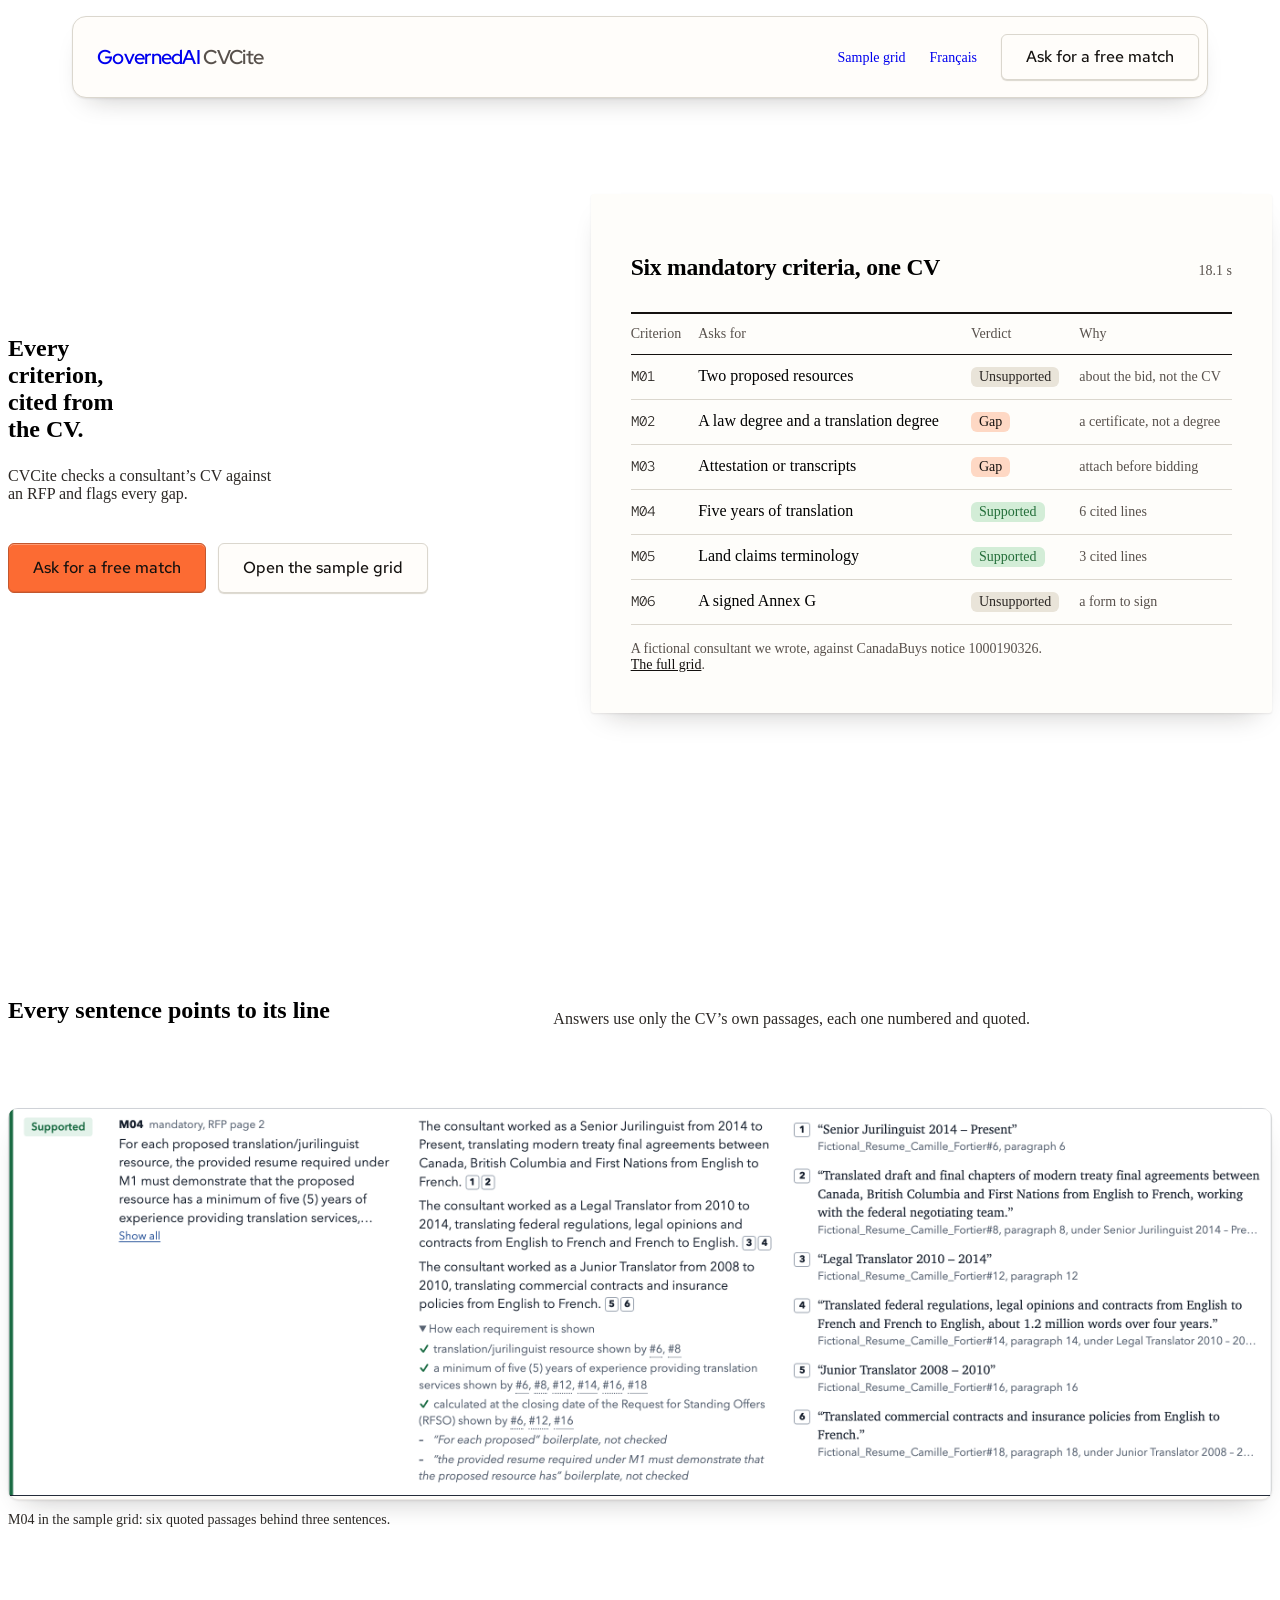
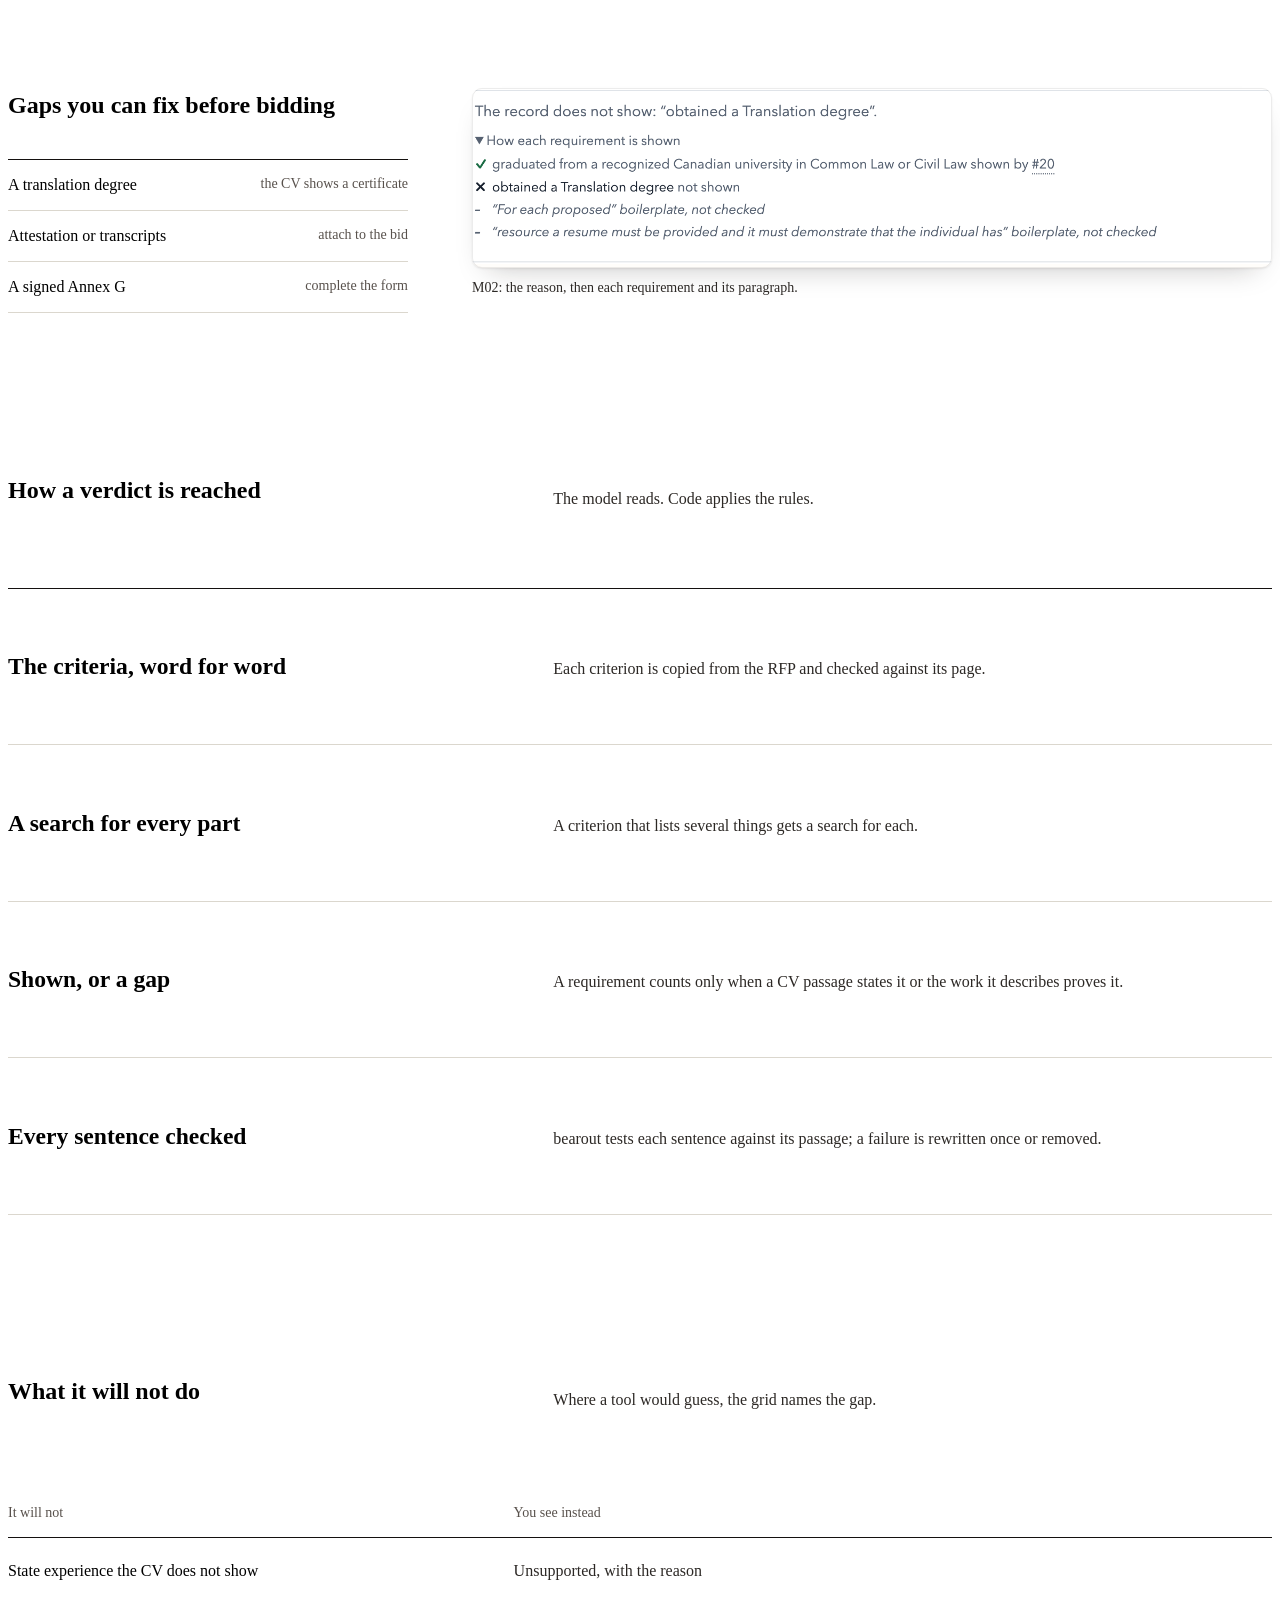
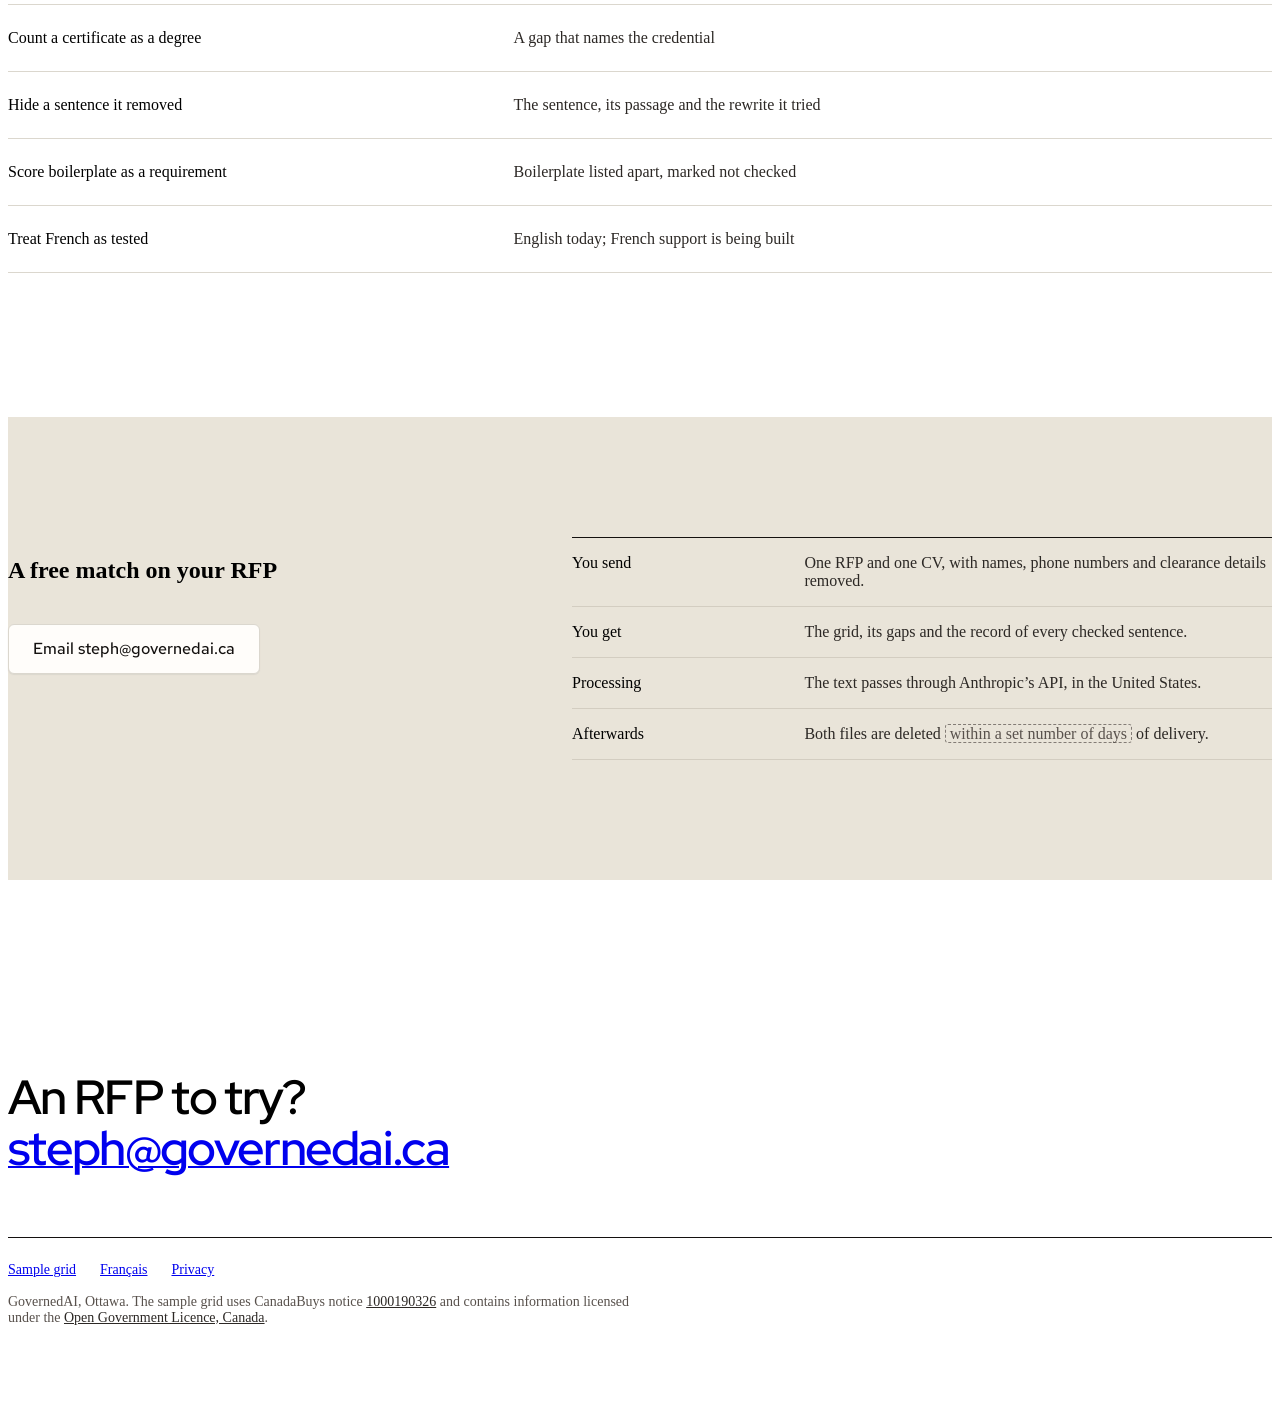
==== index.html @ a7e2ccf8 "GovernedAI site: CVCite marketing page, French summary, privacy, sample grid A static site for gover" ====
<!doctype html>
<html lang="en">
<head>
<meta charset="utf-8">
<meta name="viewport" content="width=device-width, initial-scale=1">
<title>CVCite by GovernedAI: every RFP criterion, cited from the CV</title>
<meta name="description" content="CVCite checks a consultant's CV against an RFP's criteria, cites the evidence for each one and flags every gap.">
<link rel="alternate" hreflang="fr" href="/fr/">
<link rel="preconnect" href="https://fonts.googleapis.com">
<link rel="preconnect" href="https://fonts.gstatic.com" crossorigin>
<link href="https://fonts.googleapis.com/css2?family=Red+Hat+Display:wght@600&family=Red+Hat+Text:wght@400;500&family=Red+Hat+Mono:wght@400&display=swap" rel="stylesheet">
<link rel="stylesheet" href="/site.css">
</head>
<body>
<a class="skip" href="#main">Skip to content</a>

<header class="nav">
  <nav class="nav__pill" aria-label="Main">
    <a class="wordmark" href="/" aria-label="GovernedAI home">GovernedAI <span>CVCite</span></a>
    <ul class="nav__links">
      <li><a href="/cvcite/sample-grid/">Sample grid</a></li>
      <li><a href="/fr/" hreflang="fr" lang="fr">Français</a></li>
      <li><a class="btn" href="mailto:steph@governedai.ca?subject=CVCite%20free%20match">Ask for a free match</a></li>
    </ul>
  </nav>
</header>

<main id="main">
  <section class="hero" aria-labelledby="hero-title">
    <div class="container hero__grid">
      <div>
        <h1 id="hero-title">Every criterion, cited from the CV.</h1>
        <p class="lead">CVCite checks a consultant’s CV against an RFP and flags every gap.</p>
        <div class="actions">
          <a class="btn btn--primary" href="mailto:steph@governedai.ca?subject=CVCite%20free%20match">Ask for a free match</a>
          <a class="btn" href="/cvcite/sample-grid/">Open the sample grid</a>
        </div>
      </div>

      <figure class="sheet" aria-labelledby="sheet-title">
        <div class="sheet__head">
          <h2 id="sheet-title">Six mandatory criteria, one CV</h2>
          <p><span class="num">18.1</span>&nbsp;s</p>
        </div>
        <table class="verdicts">
          <thead><tr><th scope="col">Criterion</th><th scope="col">Asks for</th><th scope="col">Verdict</th><th scope="col">Why</th></tr></thead>
          <tbody>
            <tr><td class="id">M01</td><td class="what">Two proposed resources</td><td><span class="chip chip--not">Unsupported</span></td><td>about the bid, not the CV</td></tr>
            <tr><td class="id">M02</td><td class="what">A law degree and a translation degree</td><td><span class="chip chip--gap">Gap</span></td><td>a certificate, not a degree</td></tr>
            <tr><td class="id">M03</td><td class="what">Attestation or transcripts</td><td><span class="chip chip--gap">Gap</span></td><td>attach before bidding</td></tr>
            <tr><td class="id">M04</td><td class="what">Five years of translation</td><td><span class="chip chip--met">Supported</span></td><td><span class="num">6</span> cited lines</td></tr>
            <tr><td class="id">M05</td><td class="what">Land claims terminology</td><td><span class="chip chip--met">Supported</span></td><td><span class="num">3</span> cited lines</td></tr>
            <tr><td class="id">M06</td><td class="what">A signed Annex G</td><td><span class="chip chip--not">Unsupported</span></td><td>a form to sign</td></tr>
          </tbody>
        </table>
        <figcaption class="sheet__foot">A fictional consultant we wrote, against CanadaBuys notice <span class="num">1000190326</span>. <a href="/cvcite/sample-grid/">The full grid</a>.</figcaption>
      </figure>
    </div>
  </section>

  <section class="section" aria-labelledby="cited-title">
    <div class="container">
      <div class="head">
        <h2 id="cited-title">Every sentence points to its line</h2>
        <p class="lead">Answers use only the CV’s own passages, each one numbered and quoted.</p>
      </div>
      <figure class="capture">
        <div class="capture__frame" data-kind="product">
          <img src="/images/screens/grid-case.png" width="1385" height="425" loading="lazy"
               alt="Sample grid row M04, marked Supported: three drafted sentences with numbered citations, six quoted CV passages, and each requirement ticked against the paragraphs that show it.">
        </div>
        <figcaption>M04 in the sample grid: six quoted passages behind three sentences.</figcaption>
      </figure>
    </div>
  </section>

  <section class="section" aria-labelledby="gaps-title">
    <div class="container split">
      <div>
        <h2 id="gaps-title">Gaps you can fix before bidding</h2>
        <ul class="todo">
          <li><b>A translation degree</b><span>the CV shows a certificate</span></li>
          <li><b>Attestation or transcripts</b><span>attach to the bid</span></li>
          <li><b>A signed Annex G</b><span>complete the form</span></li>
        </ul>
      </div>
      <figure class="capture">
        <div class="capture__frame" data-kind="product">
          <img src="/images/screens/grid-gaps.png" width="750" height="165" loading="lazy"
               alt="Sample grid row M02: the record does not show a translation degree; the law degree is shown by paragraph 20; two boilerplate phrases are listed as not checked.">
        </div>
        <figcaption>M02: the reason, then each requirement and its paragraph.</figcaption>
      </figure>
    </div>
  </section>

  <section class="section" aria-labelledby="how-title">
    <div class="container">
      <div class="head">
        <h2 id="how-title">How a verdict is reached</h2>
        <p class="lead">The model reads. Code applies the rules.</p>
      </div>
      <ul class="rows">
        <li><h3>The criteria, word for word</h3><p>Each criterion is copied from the RFP and checked against its page.</p></li>
        <li><h3>A search for every part</h3><p>A criterion that lists several things gets a search for each.</p></li>
        <li><h3>Shown, or a gap</h3><p>A requirement counts only when a CV passage states it or the work it describes proves it.</p></li>
        <li><h3>Every sentence checked</h3><p>bearout tests each sentence against its passage; a failure is rewritten once or removed.</p></li>
      </ul>
    </div>
  </section>

  <section class="section" aria-labelledby="refuse-title">
    <div class="container">
      <div class="head">
        <h2 id="refuse-title">What it will not do</h2>
        <p class="lead">Where a tool would guess, the grid names the gap.</p>
      </div>
      <table class="refuse">
        <thead><tr><th scope="col">It will not</th><th scope="col">You see instead</th></tr></thead>
        <tbody>
          <tr><td>State experience the CV does not show</td><td>Unsupported, with the reason</td></tr>
          <tr><td>Count a certificate as a degree</td><td>A gap that names the credential</td></tr>
          <tr><td>Hide a sentence it removed</td><td>The sentence, its passage and the rewrite it tried</td></tr>
          <tr><td>Score boilerplate as a requirement</td><td>Boilerplate listed apart, marked not checked</td></tr>
          <tr><td>Treat French as tested</td><td>English today; French support is being built</td></tr>
        </tbody>
      </table>
    </div>
  </section>

  <section class="section--band" aria-labelledby="offer-title">
    <div class="container offer">
      <div>
        <h2 id="offer-title">A free match on your RFP</h2>
        <div class="actions"><a class="btn" href="mailto:steph@governedai.ca?subject=CVCite%20free%20match">Email steph@governedai.ca</a></div>
      </div>
      <dl>
        <div><dt>You send</dt><dd>One RFP and one CV, with names, phone numbers and clearance details removed.</dd></div>
        <div><dt>You get</dt><dd>The grid, its gaps and the record of every checked sentence.</dd></div>
        <div><dt>Processing</dt><dd>The text passes through Anthropic’s API, in the United States.</dd></div>
        <div><dt>Afterwards</dt><dd>Both files are deleted <span class="fill" data-fill="retention">within a set number of days</span> of delivery.</dd></div>
      </dl>
    </div>
  </section>
</main>

<footer class="footer">
  <div class="container">
    <p class="footer__line">An RFP to try? <a href="mailto:steph@governedai.ca">steph@governedai.ca</a></p>
    <ul class="footer__links">
      <li><a href="/cvcite/sample-grid/">Sample grid</a></li>
      <li><a href="/fr/" hreflang="fr" lang="fr">Français</a></li>
      <li><a href="/privacy/">Privacy</a></li>
    </ul>
    <p class="footer__legal">GovernedAI, Ottawa. The sample grid uses CanadaBuys notice <a href="https://canadabuys.canada.ca/en/tender-opportunities/tender-notice/pw-17-00785583">1000190326</a> and contains information licensed under the <a href="https://open.canada.ca/en/open-government-licence-canada">Open Government Licence, Canada</a>.</p>
  </div>
</footer>
</body>
</html>
---- site.css ----
/* Hallmark · shape: Workbench (swapped from Marquee Hero: the product must explain itself in seconds) · genre: modern-minimal · theme: Furrow (deal 1/3, seed marketing-cvcite-governedai-checks-46be·4aebf1d0·2026-10-23·r0) · job: hire · draw: a57a24
 * hero: Index · nav: floating pill · footer: statement · imagery: screenshots 3 (headless Chrome, CVCite demo run) · signature: the demo's six verdicts as a ruled record
 * axes: light/grotesk-sans/warm · posture: committed · contrast: pass · fold: pass · v2.0.0 */
/* Hallmark · pre-emit critique: P4 H4 E4 S5 R4 V4 · weakest: P and H, the page could read as a feature tour; led with the verdict list so the argument (cited or flagged, never guessed) lands on the first screen */
@import url("./tokens.css");
@import url("./base.css");

/* Navigation: a floating pill */
.skip { position: absolute; left: var(--space-md); top: calc(-1 * var(--space-3xl)); z-index: var(--z-toast); padding: var(--space-xs) var(--space-md); background: var(--color-ink); color: var(--color-paper); }
.skip:focus-visible { top: var(--space-md); }
.nav { position: sticky; top: var(--space-md); z-index: var(--z-sticky-nav); padding-inline: var(--gutter); }
.nav__pill { display: flex; align-items: center; justify-content: space-between; gap: var(--space-lg); max-width: var(--container); margin: var(--space-md) auto 0; padding: var(--space-xs) var(--space-xs) var(--space-xs) var(--space-lg); min-height: 64px; background: var(--color-paper-2); border: var(--rule-hair) solid var(--color-rule); border-radius: var(--radius-entry); box-shadow: var(--shadow-card); }
.wordmark { font-family: var(--font-display); font-weight: var(--display-weight); font-size: var(--text-lg); letter-spacing: var(--tracking-display); text-decoration: none; white-space: nowrap; }
.wordmark span { color: var(--color-muted); }
.nav__links { display: flex; align-items: center; gap: var(--space-lg); margin: 0; padding: 0; list-style: none; }
.nav__links a:not(.btn) { font-size: var(--text-sm); font-weight: 500; text-decoration: none; white-space: nowrap; }
.nav__links a:not(.btn):hover { text-decoration: underline; }

/* Controls: moulded keys */
.btn { display: inline-flex; align-items: center; min-height: 48px; padding: 0 var(--space-lg); border: var(--rule-hair) solid var(--color-rule); border-radius: var(--radius-pill); font: 500 var(--text-md)/1 var(--font-body); white-space: nowrap; text-decoration: none; cursor: pointer; background: var(--color-paper-2); color: var(--color-ink); box-shadow: inset 0 1px 0 var(--color-sheet), 0 1px 1px var(--color-rule); transition: background-color var(--dur-short) var(--ease-out), transform var(--dur-micro) var(--ease-out); }
.btn:hover { background: var(--color-paper); }
.btn:active { transform: translateY(1px); }
.btn:focus-visible { outline: 2px solid var(--color-focus); outline-offset: 2px; }
.btn:disabled, .btn[aria-disabled="true"] { opacity: 0.55; cursor: not-allowed; transform: none; }
.btn--primary { background: var(--color-accent); color: var(--color-accent-ink); border-color: color-mix(in oklab, var(--color-accent) 78%, var(--color-ink)); box-shadow: inset 0 1px 0 color-mix(in oklab, var(--color-sheet) 32%, transparent), inset 0 -1px 0 color-mix(in oklab, var(--color-ink) 10%, transparent); }
.btn--primary:hover { background: color-mix(in oklab, var(--color-accent) 90%, var(--color-ink)); }
.nav .btn { min-height: 44px; }

/* Hero: the verdict list is the visual */
.hero { padding-block: var(--space-3xl) var(--section-gap-s); }
.hero__grid { display: grid; grid-template-columns: minmax(0, 5fr) minmax(0, 7fr); gap: var(--space-3xl); align-items: center; }
.hero h1 { max-width: 11ch; }
.hero .lead { margin-top: var(--space-lg); color: var(--color-ink-2); max-width: 34ch; }
.actions { display: flex; flex-wrap: wrap; gap: var(--space-sm); margin-top: var(--space-xl); }

.sheet { margin: 0; padding: var(--space-xl); background: var(--color-sheet); border-radius: 3px; box-shadow: var(--shadow-card); }
.sheet__head { display: flex; justify-content: space-between; align-items: baseline; gap: var(--space-md); padding-bottom: var(--space-sm); border-bottom: 2px solid var(--color-ink); }
.sheet__head h2 { font-size: var(--text-title); max-width: none; letter-spacing: -0.01em; }
.sheet__head p { font-size: var(--text-sm); color: var(--color-muted); }
.verdicts { width: 100%; border-collapse: collapse; }
.verdicts th { padding: var(--space-sm) var(--space-sm) var(--space-sm) 0; font-size: var(--text-sm); font-weight: 500; color: var(--color-muted); text-align: left; border-bottom: var(--rule-hair) solid var(--color-ink); }
.verdicts td { padding: var(--space-sm) var(--space-sm) var(--space-sm) 0; border-bottom: var(--rule-hair) solid var(--color-rule); vertical-align: baseline; }
.verdicts td:last-child { padding-right: 0; color: var(--color-muted); font-size: var(--text-sm); }
.verdicts .id { font-family: var(--font-outlier); font-size: var(--text-sm); color: var(--color-ink-2); white-space: nowrap; }
.verdicts .what { font-weight: 500; }
.chip { display: inline-block; padding: var(--space-3xs) var(--space-xs); border-radius: var(--radius-pill); font-size: var(--text-sm); font-weight: 500; white-space: nowrap; }
.chip--met { background: var(--color-green-soft); color: var(--color-green); }
.chip--gap { background: var(--color-accent-soft); color: var(--color-ink); }
.chip--not { background: var(--color-paper-3); color: var(--color-ink-2); }
.sheet__foot { margin-top: var(--space-md); font-size: var(--text-sm); color: var(--color-muted); max-width: 60ch; }
.sheet__foot a { color: var(--color-ink); }

/* Sections */
.section { padding-block: var(--section-gap) 0; }
.section--tight { padding-block: var(--section-gap-s) 0; }
.section--band { margin-top: var(--section-gap); padding-block: var(--section-gap-s); background: var(--color-paper-3); }
.head { display: grid; grid-template-columns: minmax(0, 5fr) minmax(0, 7fr); gap: var(--gap-columns); align-items: end; margin-bottom: var(--space-2xl); }
.head .lead { color: var(--color-ink-2); }

.capture { margin: 0; }
.capture__frame { margin: 0; overflow: hidden; border-radius: var(--radius-card); background: var(--color-paper-2); box-shadow: var(--shadow-card); outline: 1px solid color-mix(in oklab, var(--color-ink) 8%, transparent); outline-offset: -1px; }
.capture__frame img { width: 100%; height: auto; }
.capture figcaption { margin-top: var(--space-sm); font-size: var(--text-sm); color: var(--color-ink-2); max-width: 70ch; }

.split { display: grid; grid-template-columns: minmax(0, 4fr) minmax(0, 8fr); gap: var(--space-2xl); align-items: center; }
.todo { margin: var(--space-xl) 0 0; padding: 0; list-style: none; border-top: var(--rule-hair) solid var(--color-ink); }
.todo li { display: grid; grid-template-columns: minmax(0, 1fr) auto; gap: var(--space-md); padding: var(--space-md) 0; border-bottom: var(--rule-hair) solid var(--color-rule); }
.todo b { font-weight: 500; }
.todo span { color: var(--color-muted); font-size: var(--text-sm); }

.rows { margin: 0; padding: 0; list-style: none; border-top: var(--rule-hair) solid var(--color-ink); }
.rows li { display: grid; grid-template-columns: minmax(0, 5fr) minmax(0, 7fr); gap: var(--gap-columns); align-items: baseline; padding-block: var(--space-xl); border-bottom: var(--rule-hair) solid var(--color-rule); }
.rows h3, .rows .row-title { font-size: var(--text-title); max-width: 40ch; line-height: 1.2; }
.rows p { color: var(--color-ink-2); }

.refuse { width: 100%; border-collapse: collapse; }
.refuse th { padding: var(--space-md) var(--space-lg) var(--space-md) 0; font-size: var(--text-sm); font-weight: 500; color: var(--color-muted); text-align: left; border-bottom: var(--rule-hair) solid var(--color-ink); white-space: nowrap; }
.refuse td { padding: var(--space-lg) var(--space-lg) var(--space-lg) 0; border-bottom: var(--rule-hair) solid var(--color-rule); vertical-align: top; }
.refuse td:first-child { font-weight: 500; width: 40%; }
.refuse td:last-child { color: var(--color-ink-2); padding-right: 0; }

.offer { display: grid; grid-template-columns: minmax(0, 5fr) minmax(0, 7fr); gap: var(--space-2xl); align-items: start; }
.offer dl { margin: 0; display: grid; grid-template-columns: minmax(0, 1fr); border-top: var(--rule-hair) solid var(--color-ink); }
.offer dl > div { display: grid; grid-template-columns: minmax(0, 3fr) minmax(0, 7fr); gap: var(--gap-columns); padding-block: var(--space-md); border-bottom: var(--rule-hair) solid var(--color-grid-strong); }
.offer dt { font-weight: 500; }
.offer dd { margin: 0; color: var(--color-ink-2); }
.offer .actions { margin-top: var(--space-xl); }

/* Footer: a statement */
.footer { padding-block: var(--section-gap) var(--space-2xl); }
.footer__line { font-family: var(--font-display); font-weight: var(--display-weight); font-size: var(--text-section); letter-spacing: var(--tracking-display); line-height: 1.05; max-width: 22ch; text-wrap: balance; }
.footer__line a { text-decoration-thickness: 2px; }
.footer__links { display: flex; flex-wrap: wrap; gap: var(--space-lg); margin: var(--space-2xl) 0 0; padding: var(--space-lg) 0 0; list-style: none; border-top: var(--rule-hair) solid var(--color-ink); font-size: var(--text-sm); }
.footer__legal { margin-top: var(--space-md); font-size: var(--text-sm); color: var(--color-muted); max-width: 90ch; }
.footer__legal a { color: var(--color-ink-2); }

a:focus-visible { outline: 2px solid var(--color-focus); outline-offset: 2px; }

@media (max-width: 60rem) {
  .hero__grid, .head, .split, .offer, .rows li { grid-template-columns: minmax(0, 1fr); }
  .hero__grid { gap: var(--space-xl); }
  .head { gap: var(--space-md); }
  .nav__links li:not(:last-child) { display: none; }
  .sheet { padding: var(--space-lg); }
}
@media (max-width: 40rem) {
  .nav__pill { gap: var(--space-md); padding-left: var(--space-md); }
  .wordmark span { display: none; }
  .nav .btn { padding: 0 var(--space-md); font-size: var(--text-sm); }
  .verdicts td:last-child, .verdicts th:last-child { display: none; }
  .refuse td:first-child { width: auto; }
  .offer dl > div { grid-template-columns: minmax(0, 1fr); gap: var(--space-2xs); }
}
@media (prefers-reduced-motion: reduce) { .btn { transition: background-color var(--dur-short) linear; } .btn:active { transform: none; } }

/* A fact the prompt did not give */
.fill { padding: 0 0.25em; border: 1px dashed color-mix(in oklch, var(--color-muted) 70%, transparent); border-radius: 3px; color: var(--color-muted); -webkit-box-decoration-break: clone; box-decoration-break: clone; }
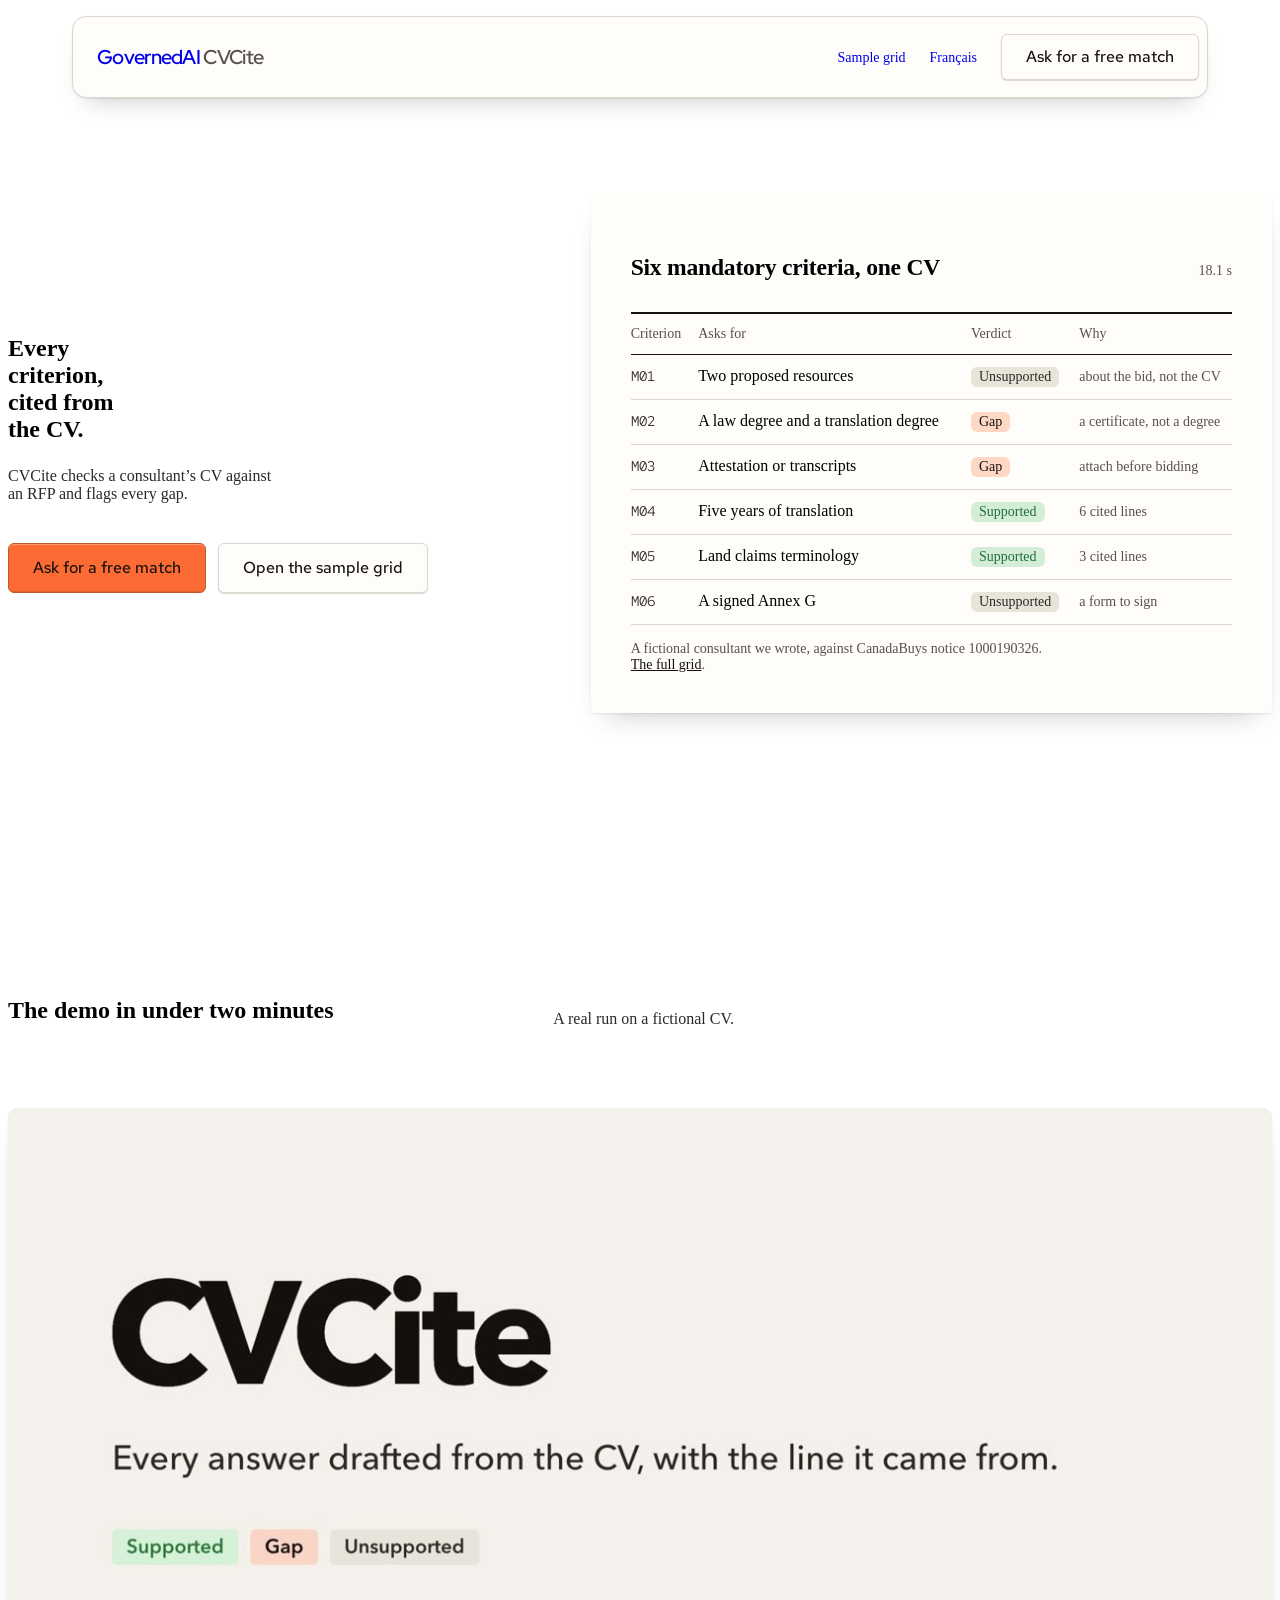
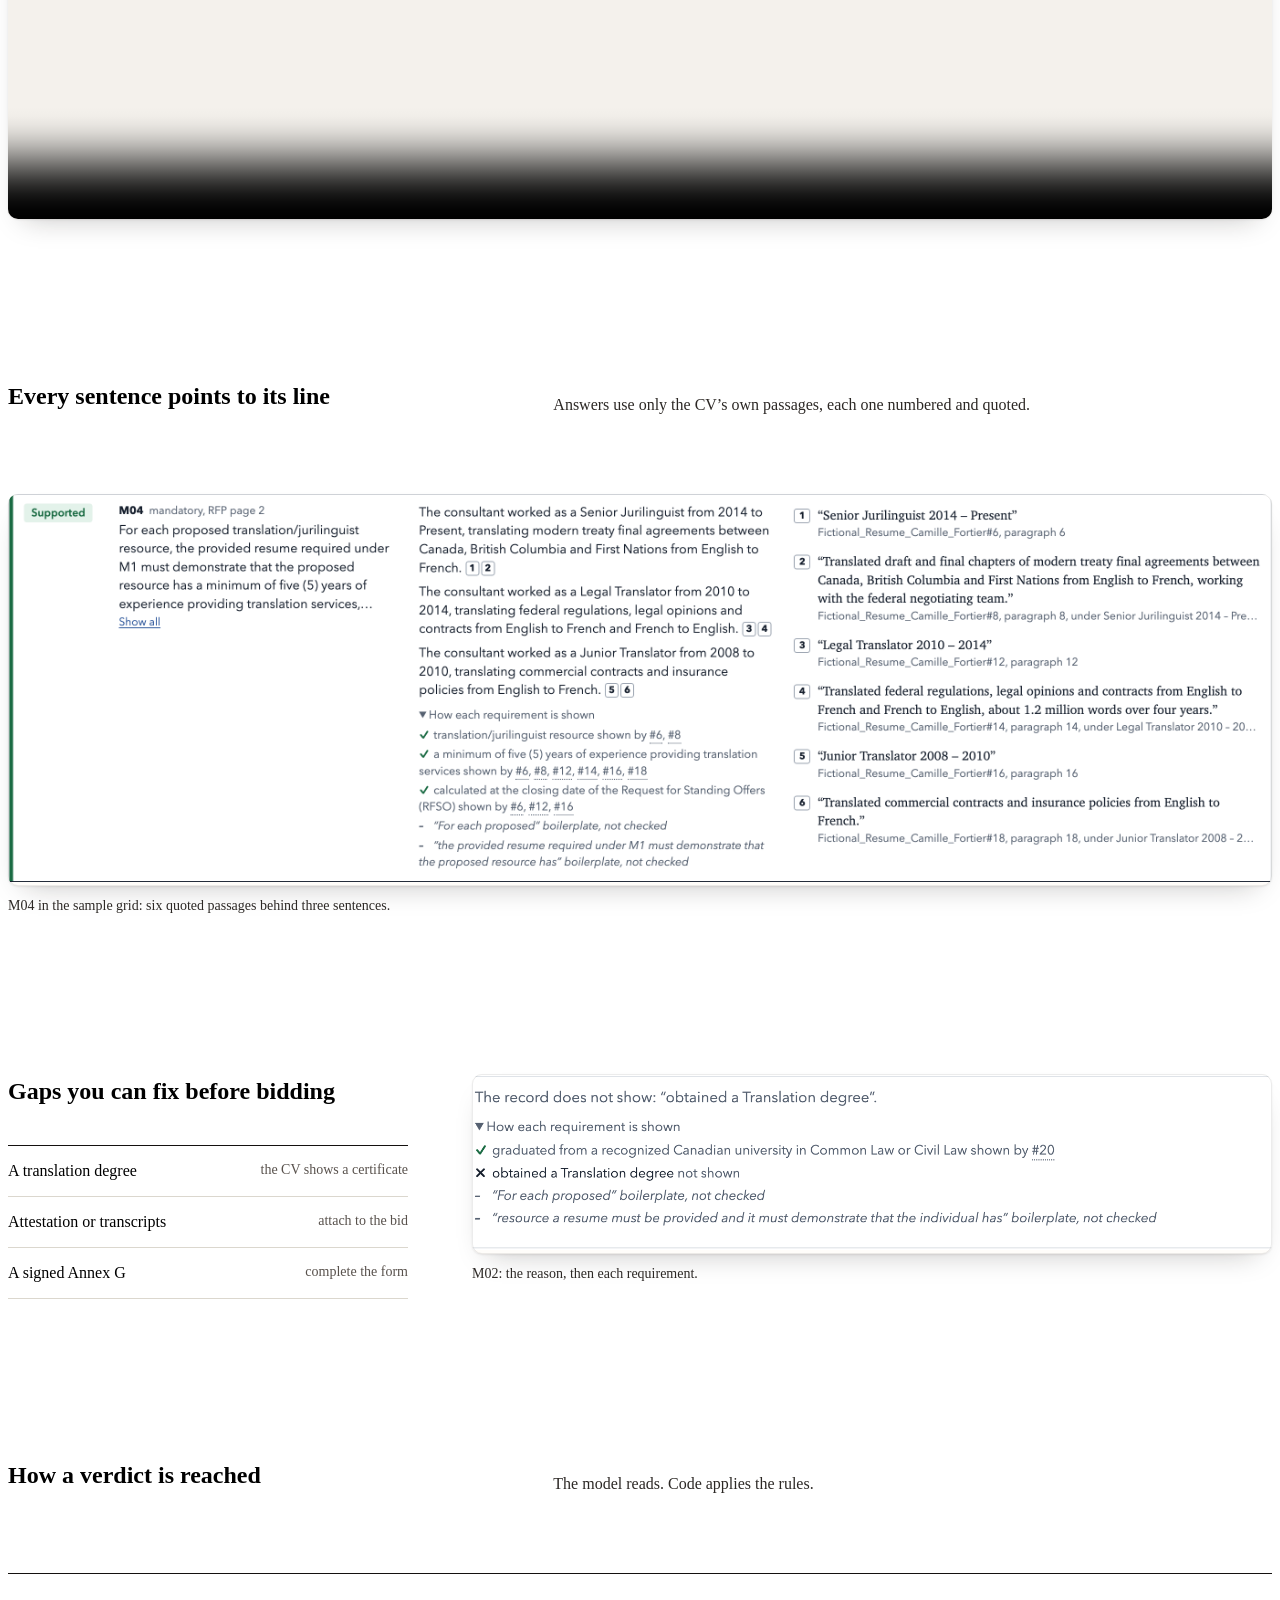
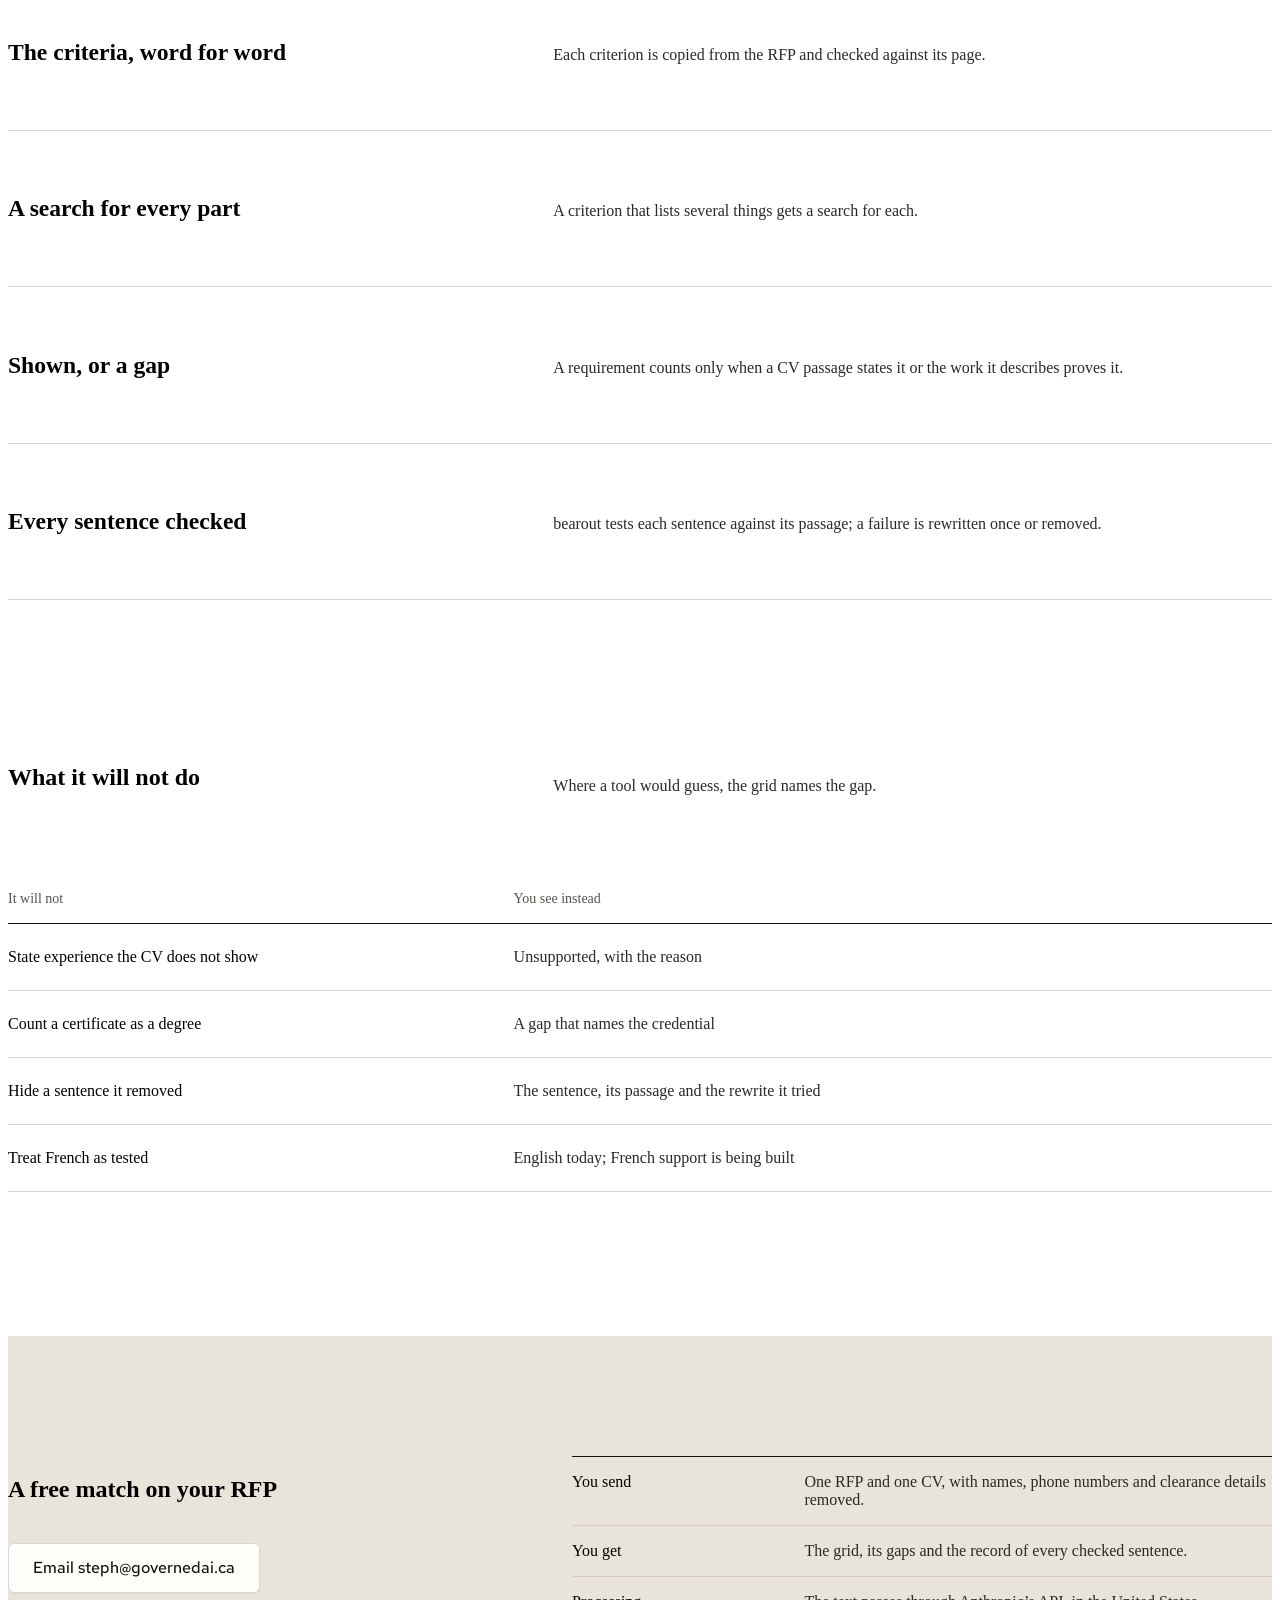
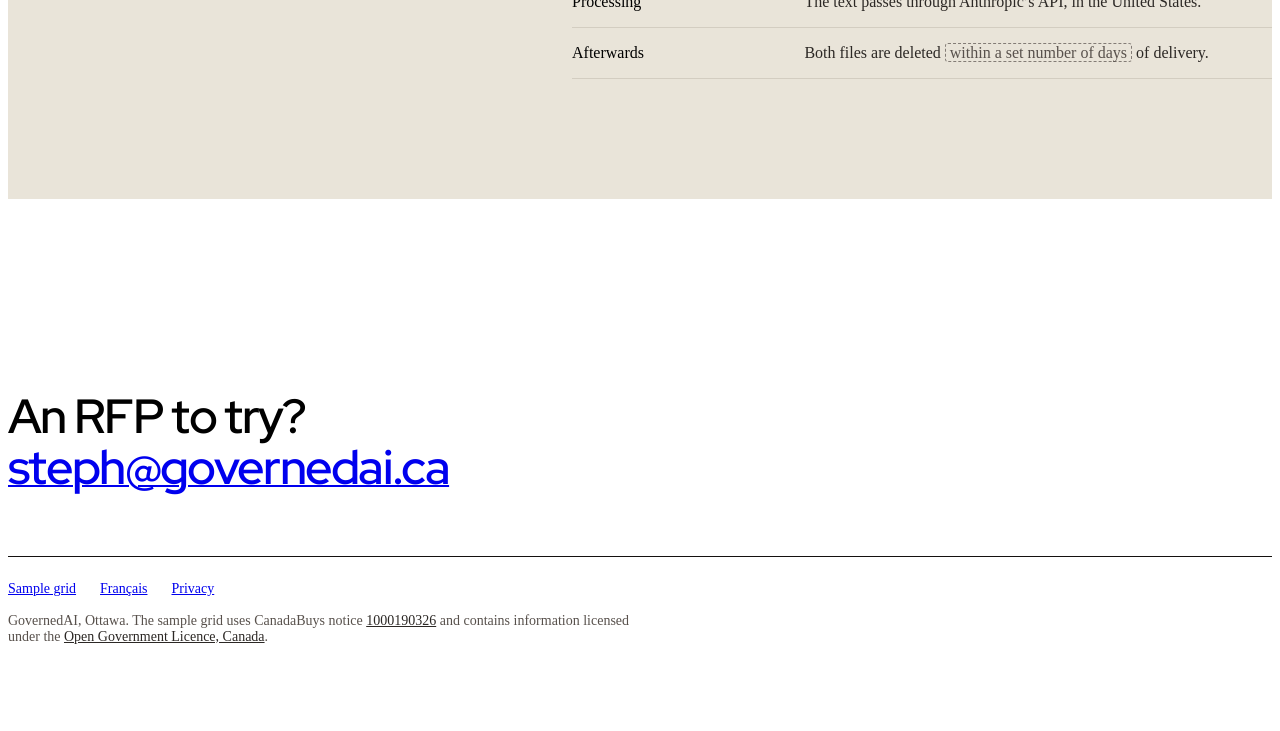
==== commit 5527c78f: "Add the CVCite demo film to the English and French pages A self-hosted 720p MP4 (4.5 MB, draft 2026-" ====
--- a/index.html
+++ b/index.html
@@ -58,6 +58,21 @@
     </div>
   </section>
 
+  <section class="section" aria-labelledby="film-title">
+    <div class="container">
+      <div class="head">
+        <h2 id="film-title">The demo in under two minutes</h2>
+        <p class="lead">A real run on a fictional CV.</p>
+      </div>
+      <figure class="film">
+        <video controls preload="none" playsinline width="1280" height="720" poster="/video/cvcite-demo-draft-2026-10-23-poster.jpg">
+          <source src="/video/cvcite-demo-draft-2026-10-23-web.mp4" type="video/mp4">
+          <track kind="captions" src="/video/cvcite-demo-draft-2026-10-23.vtt" srclang="en" label="English" default>
+        </video>
+      </figure>
+    </div>
+  </section>
+
   <section class="section" aria-labelledby="cited-title">
     <div class="container">
       <div class="head">
@@ -89,7 +104,7 @@
           <img src="/images/screens/grid-gaps.png" width="750" height="165" loading="lazy"
                alt="Sample grid row M02: the record does not show a translation degree; the law degree is shown by paragraph 20; two boilerplate phrases are listed as not checked.">
         </div>
-        <figcaption>M02: the reason, then each requirement and its paragraph.</figcaption>
+        <figcaption>M02: the reason, then each requirement.</figcaption>
       </figure>
     </div>
   </section>
@@ -121,7 +136,6 @@
           <tr><td>State experience the CV does not show</td><td>Unsupported, with the reason</td></tr>
           <tr><td>Count a certificate as a degree</td><td>A gap that names the credential</td></tr>
           <tr><td>Hide a sentence it removed</td><td>The sentence, its passage and the rewrite it tried</td></tr>
-          <tr><td>Score boilerplate as a requirement</td><td>Boilerplate listed apart, marked not checked</td></tr>
           <tr><td>Treat French as tested</td><td>English today; French support is being built</td></tr>
         </tbody>
       </table>
--- a/site.css
+++ b/site.css
@@ -86,6 +86,12 @@
 .offer dd { margin: 0; color: var(--color-ink-2); }
 .offer .actions { margin-top: var(--space-xl); }
 
+/* The film: a self-hosted video, nothing loads until it is played */
+.film { margin: 0; }
+.film video { display: block; width: 100%; height: auto; aspect-ratio: 16 / 9; border-radius: var(--radius-card); background: var(--color-paper-3); box-shadow: var(--shadow-card); }
+.film video:focus-visible { outline: 2px solid var(--color-focus); outline-offset: 2px; }
+.film figcaption { margin-top: var(--space-sm); font-size: var(--text-sm); color: var(--color-ink-2); }
+
 /* Footer: a statement */
 .footer { padding-block: var(--section-gap) var(--space-2xl); }
 .footer__line { font-family: var(--font-display); font-weight: var(--display-weight); font-size: var(--text-section); letter-spacing: var(--tracking-display); line-height: 1.05; max-width: 22ch; text-wrap: balance; }
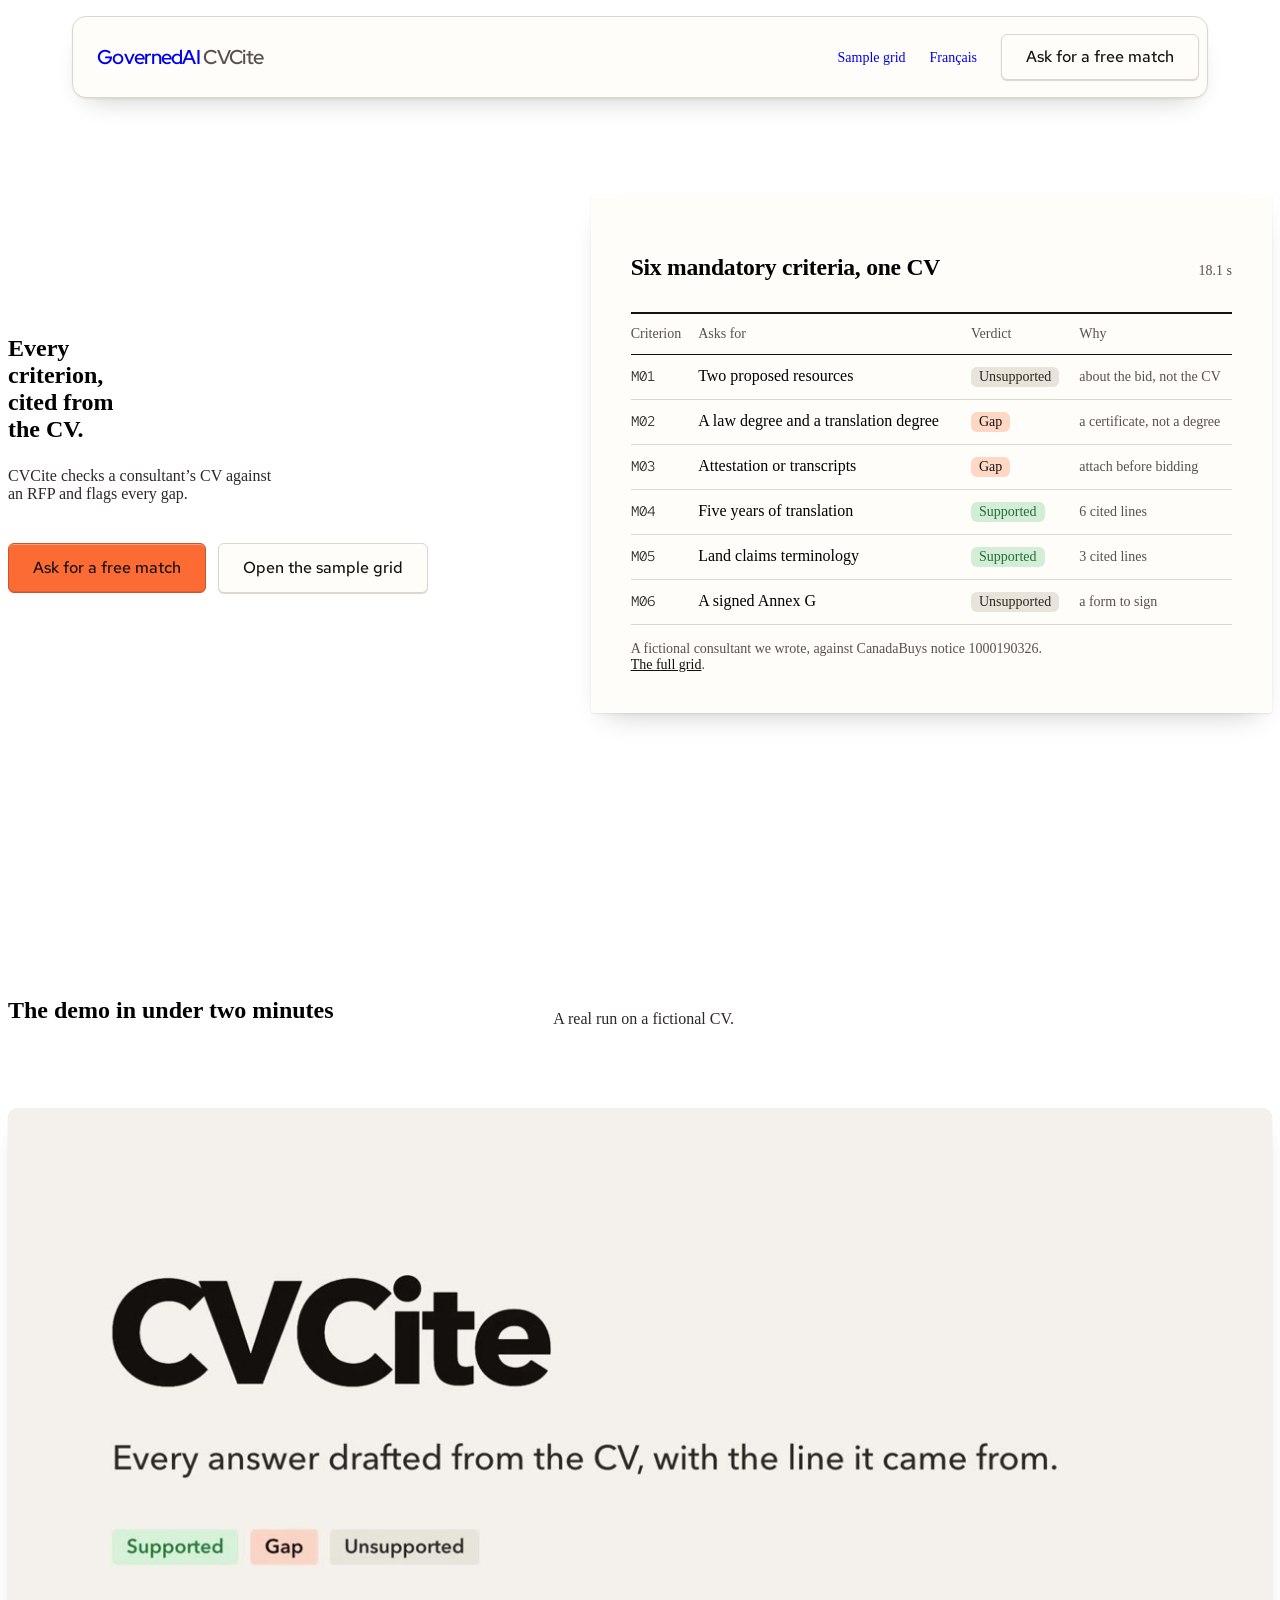
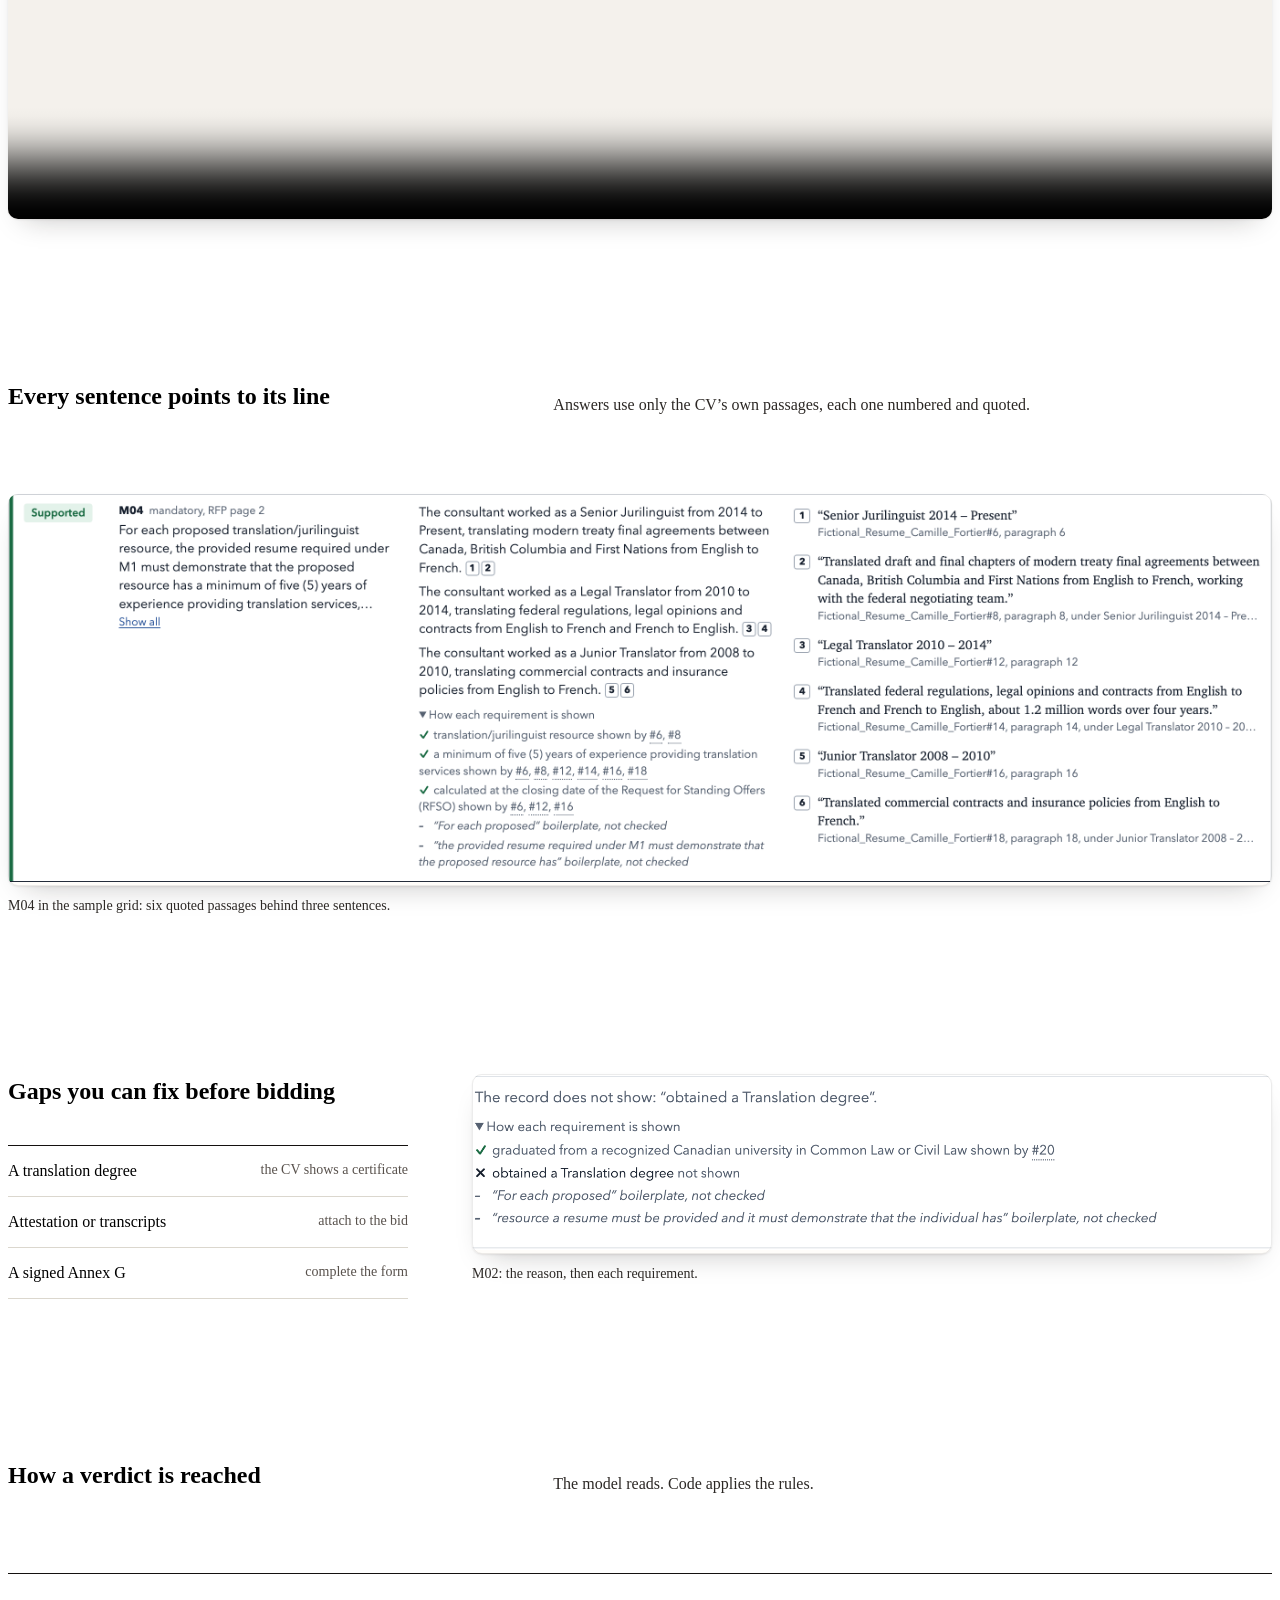
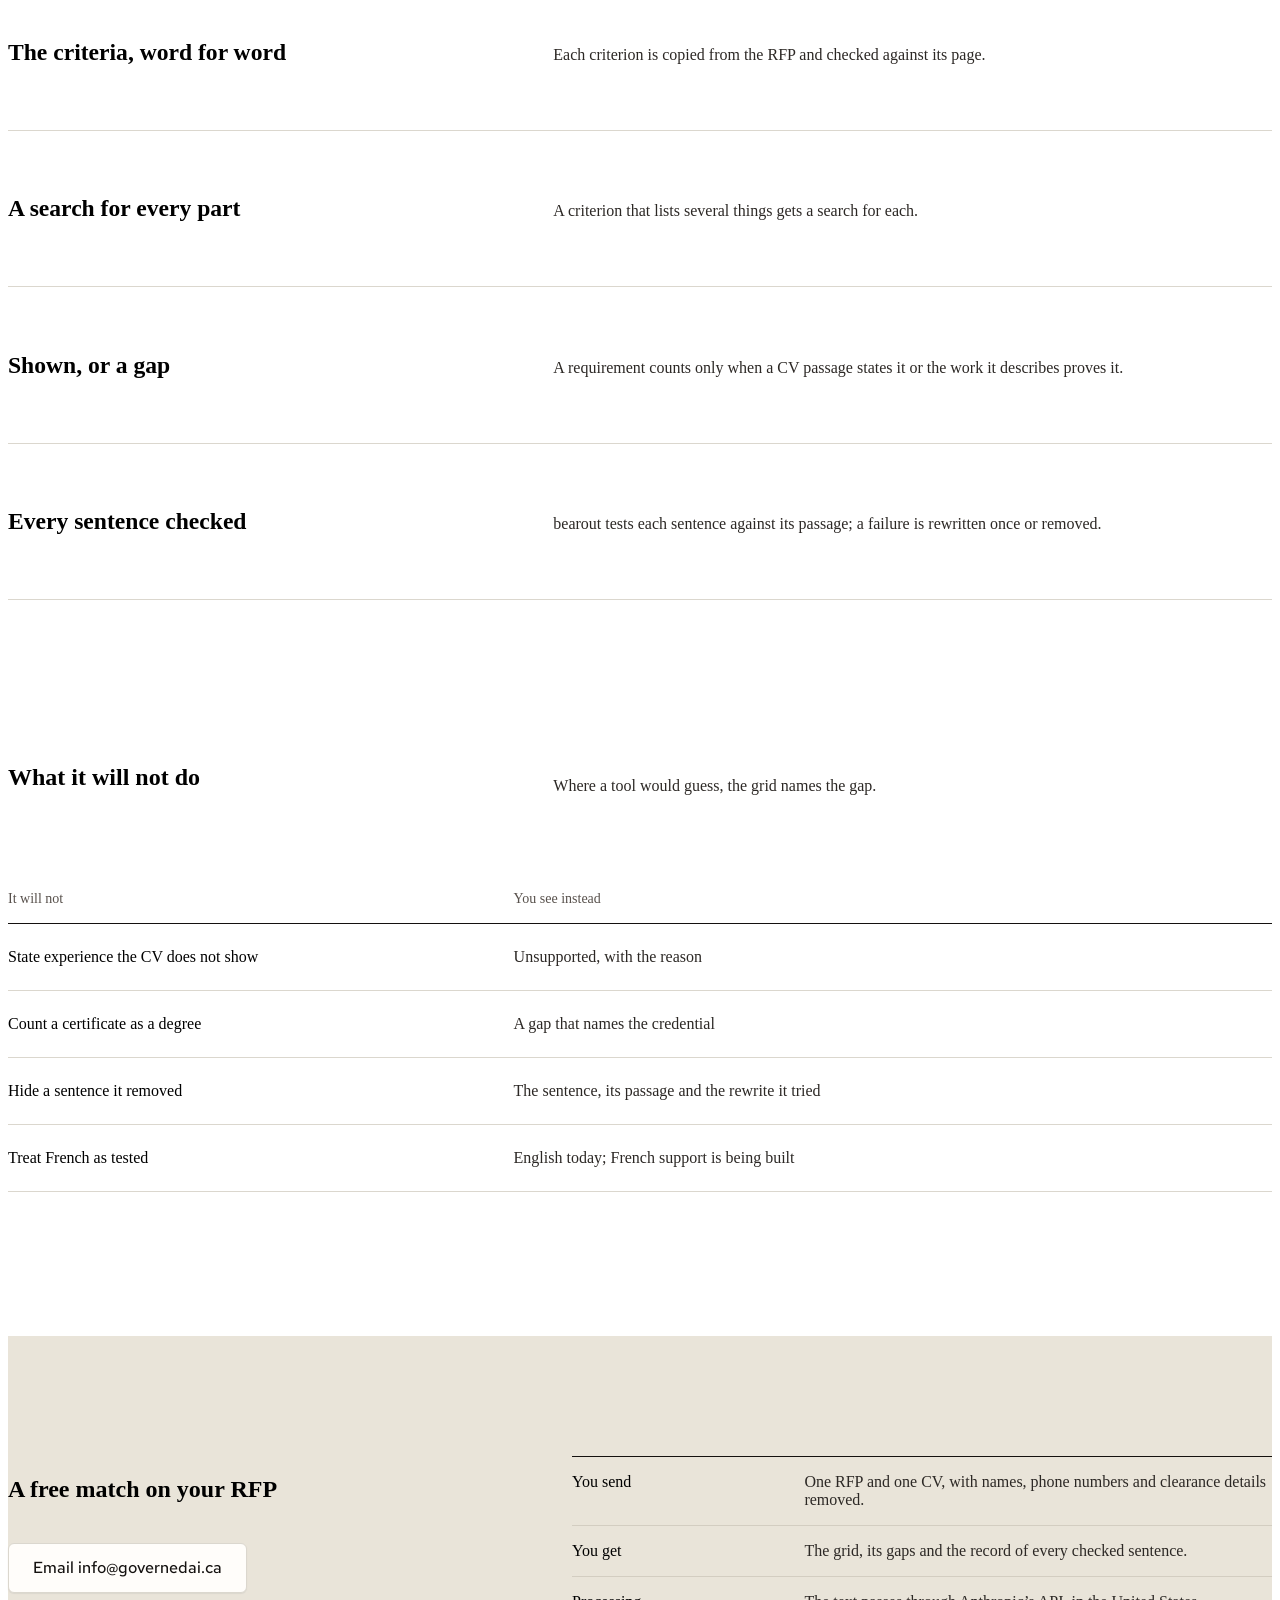
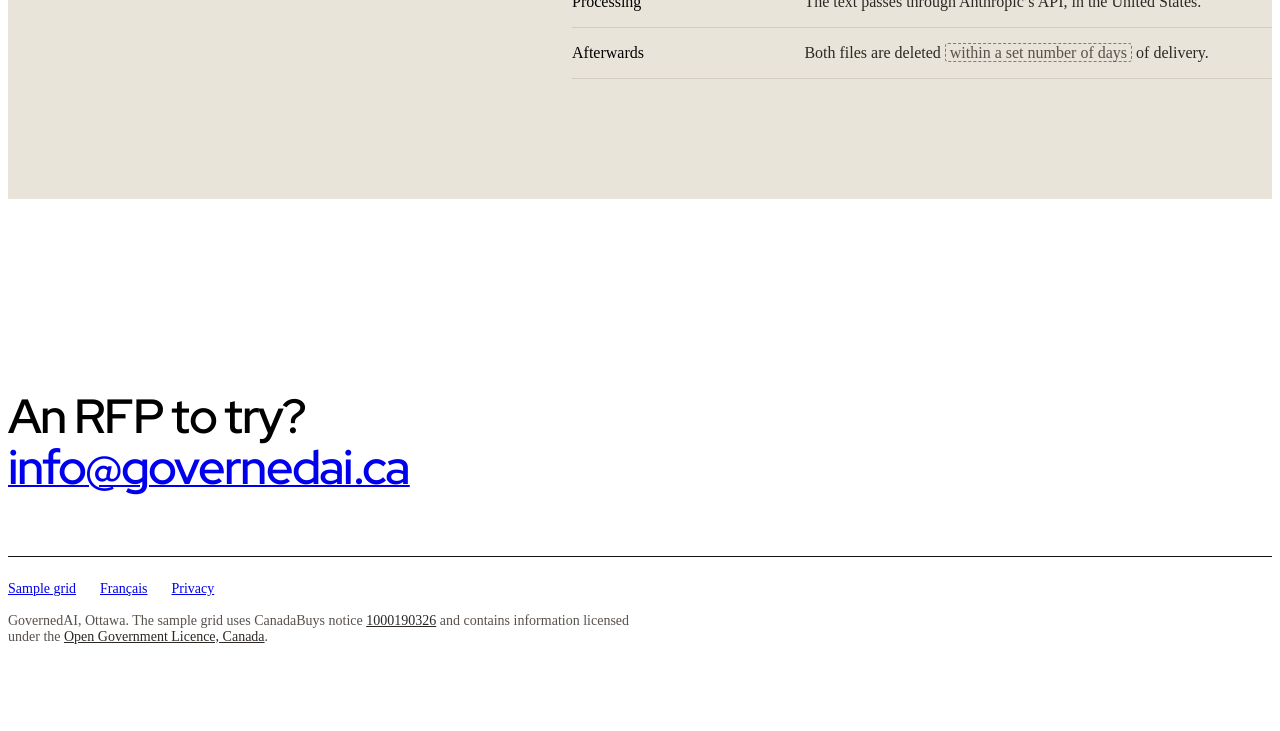
==== commit 2ae2ab20: "Contact is info@governedai.ca; the film is narrated by Marcus Every mailto link, label and the priva" ====
--- a/index.html
+++ b/index.html
@@ -20,7 +20,7 @@
     <ul class="nav__links">
       <li><a href="/cvcite/sample-grid/">Sample grid</a></li>
       <li><a href="/fr/" hreflang="fr" lang="fr">Français</a></li>
-      <li><a class="btn" href="mailto:steph@governedai.ca?subject=CVCite%20free%20match">Ask for a free match</a></li>
+      <li><a class="btn" href="mailto:info@governedai.ca?subject=CVCite%20free%20match">Ask for a free match</a></li>
     </ul>
   </nav>
 </header>
@@ -32,7 +32,7 @@
         <h1 id="hero-title">Every criterion, cited from the CV.</h1>
         <p class="lead">CVCite checks a consultant’s CV against an RFP and flags every gap.</p>
         <div class="actions">
-          <a class="btn btn--primary" href="mailto:steph@governedai.ca?subject=CVCite%20free%20match">Ask for a free match</a>
+          <a class="btn btn--primary" href="mailto:info@governedai.ca?subject=CVCite%20free%20match">Ask for a free match</a>
           <a class="btn" href="/cvcite/sample-grid/">Open the sample grid</a>
         </div>
       </div>
@@ -146,7 +146,7 @@
     <div class="container offer">
       <div>
         <h2 id="offer-title">A free match on your RFP</h2>
-        <div class="actions"><a class="btn" href="mailto:steph@governedai.ca?subject=CVCite%20free%20match">Email steph@governedai.ca</a></div>
+        <div class="actions"><a class="btn" href="mailto:info@governedai.ca?subject=CVCite%20free%20match">Email info@governedai.ca</a></div>
       </div>
       <dl>
         <div><dt>You send</dt><dd>One RFP and one CV, with names, phone numbers and clearance details removed.</dd></div>
@@ -160,7 +160,7 @@
 
 <footer class="footer">
   <div class="container">
-    <p class="footer__line">An RFP to try? <a href="mailto:steph@governedai.ca">steph@governedai.ca</a></p>
+    <p class="footer__line">An RFP to try? <a href="mailto:info@governedai.ca">info@governedai.ca</a></p>
     <ul class="footer__links">
       <li><a href="/cvcite/sample-grid/">Sample grid</a></li>
       <li><a href="/fr/" hreflang="fr" lang="fr">Français</a></li>
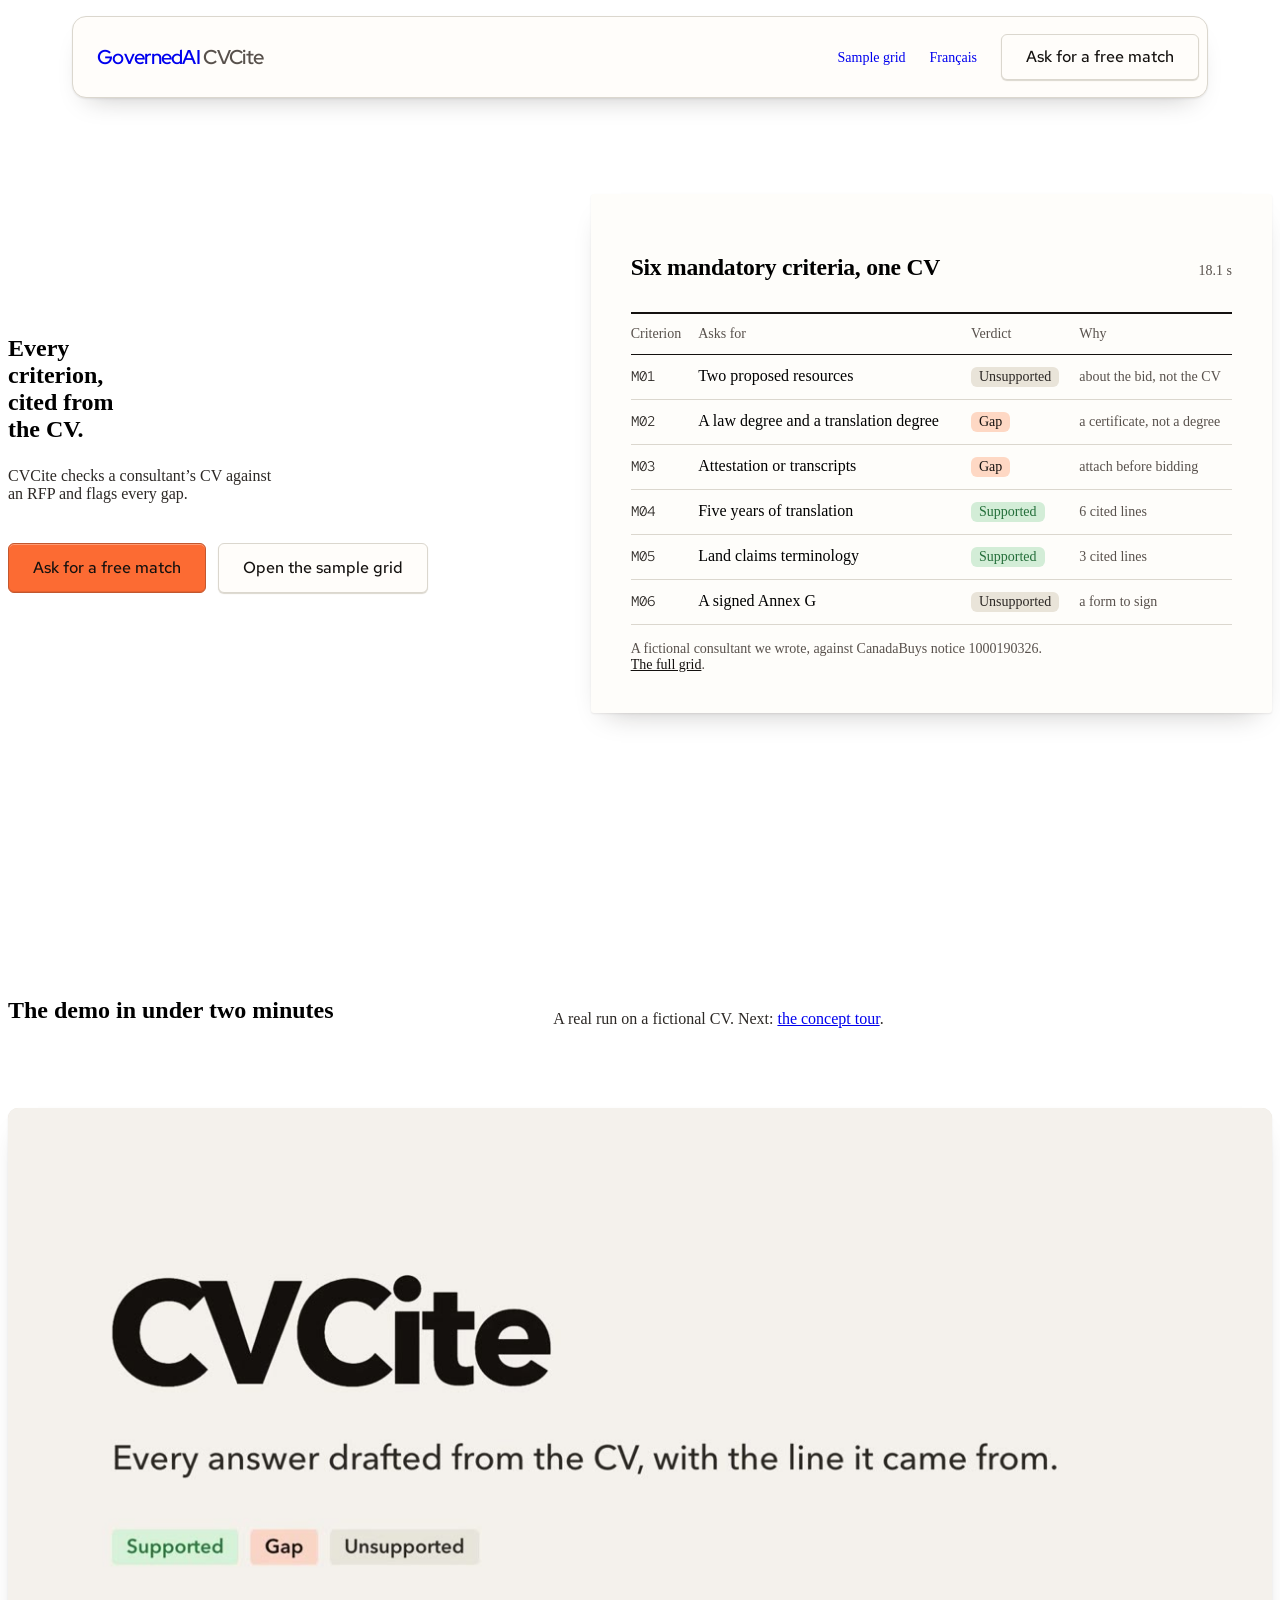
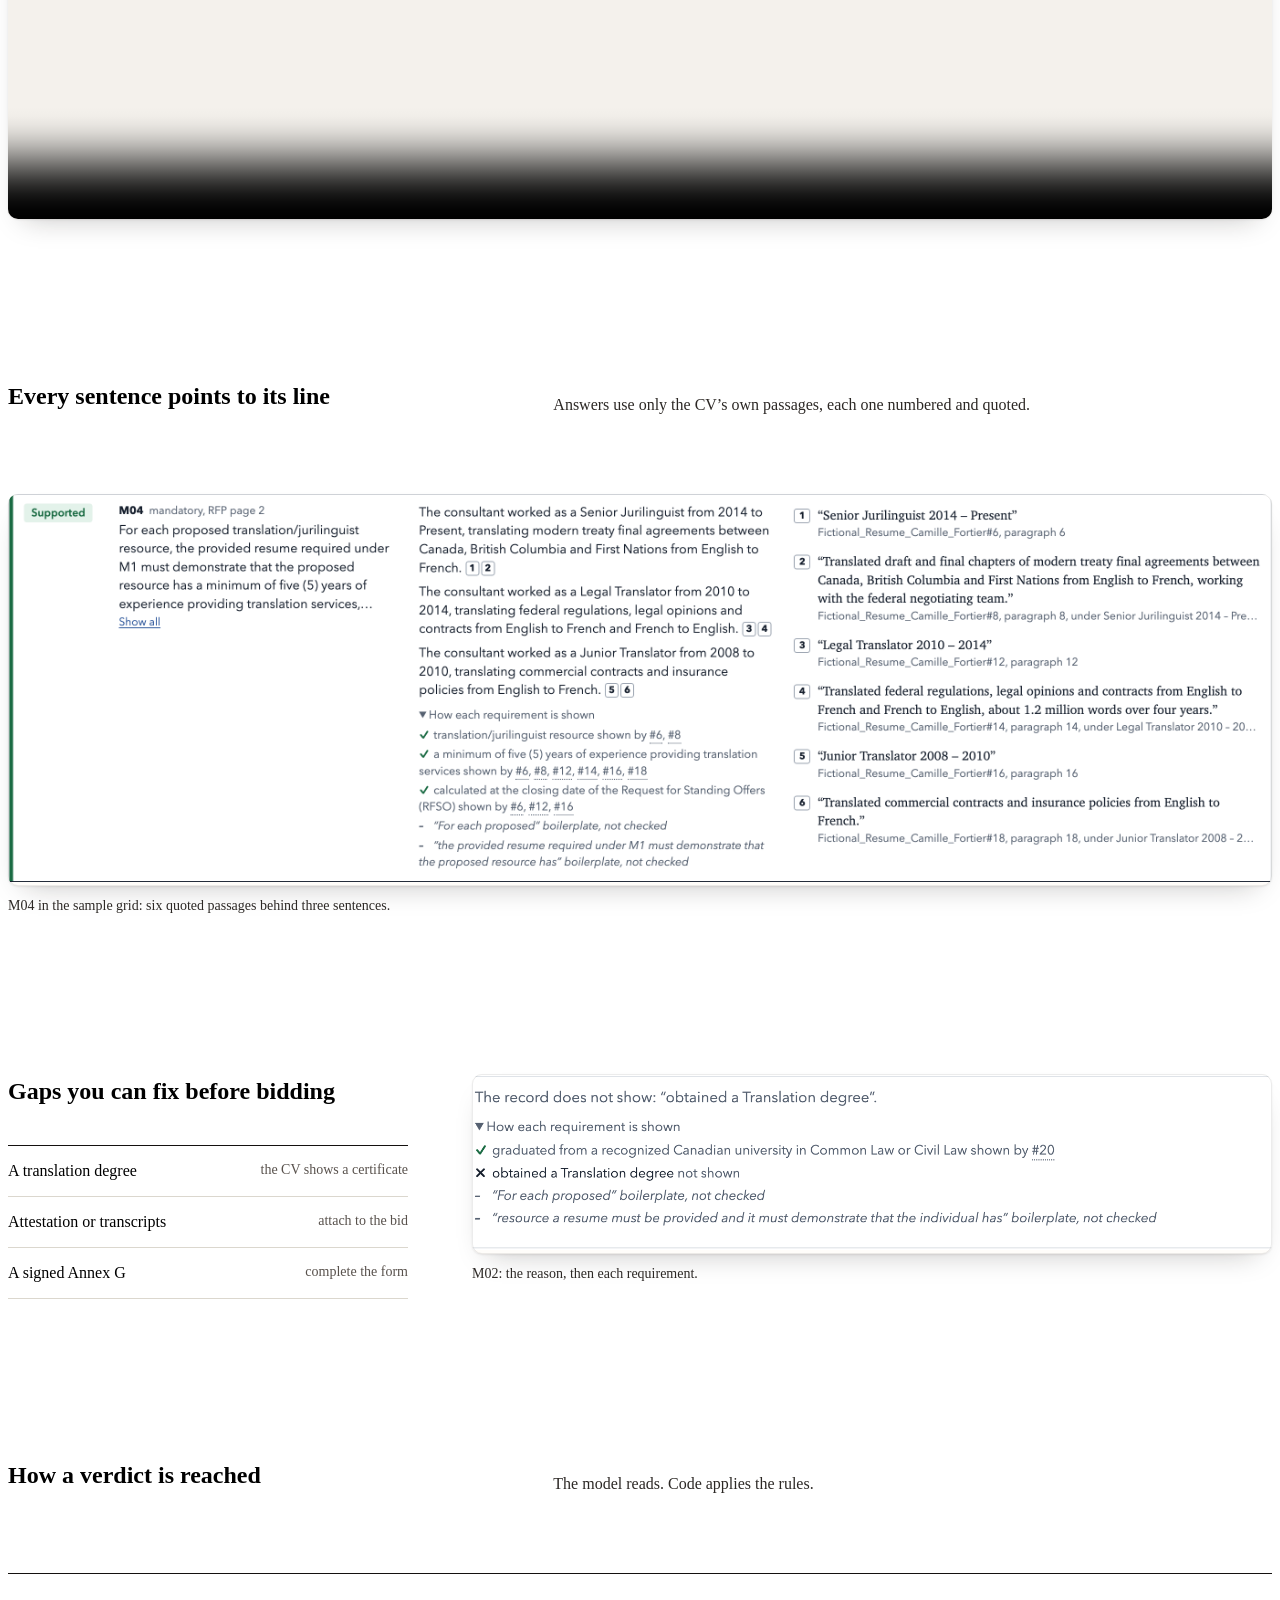
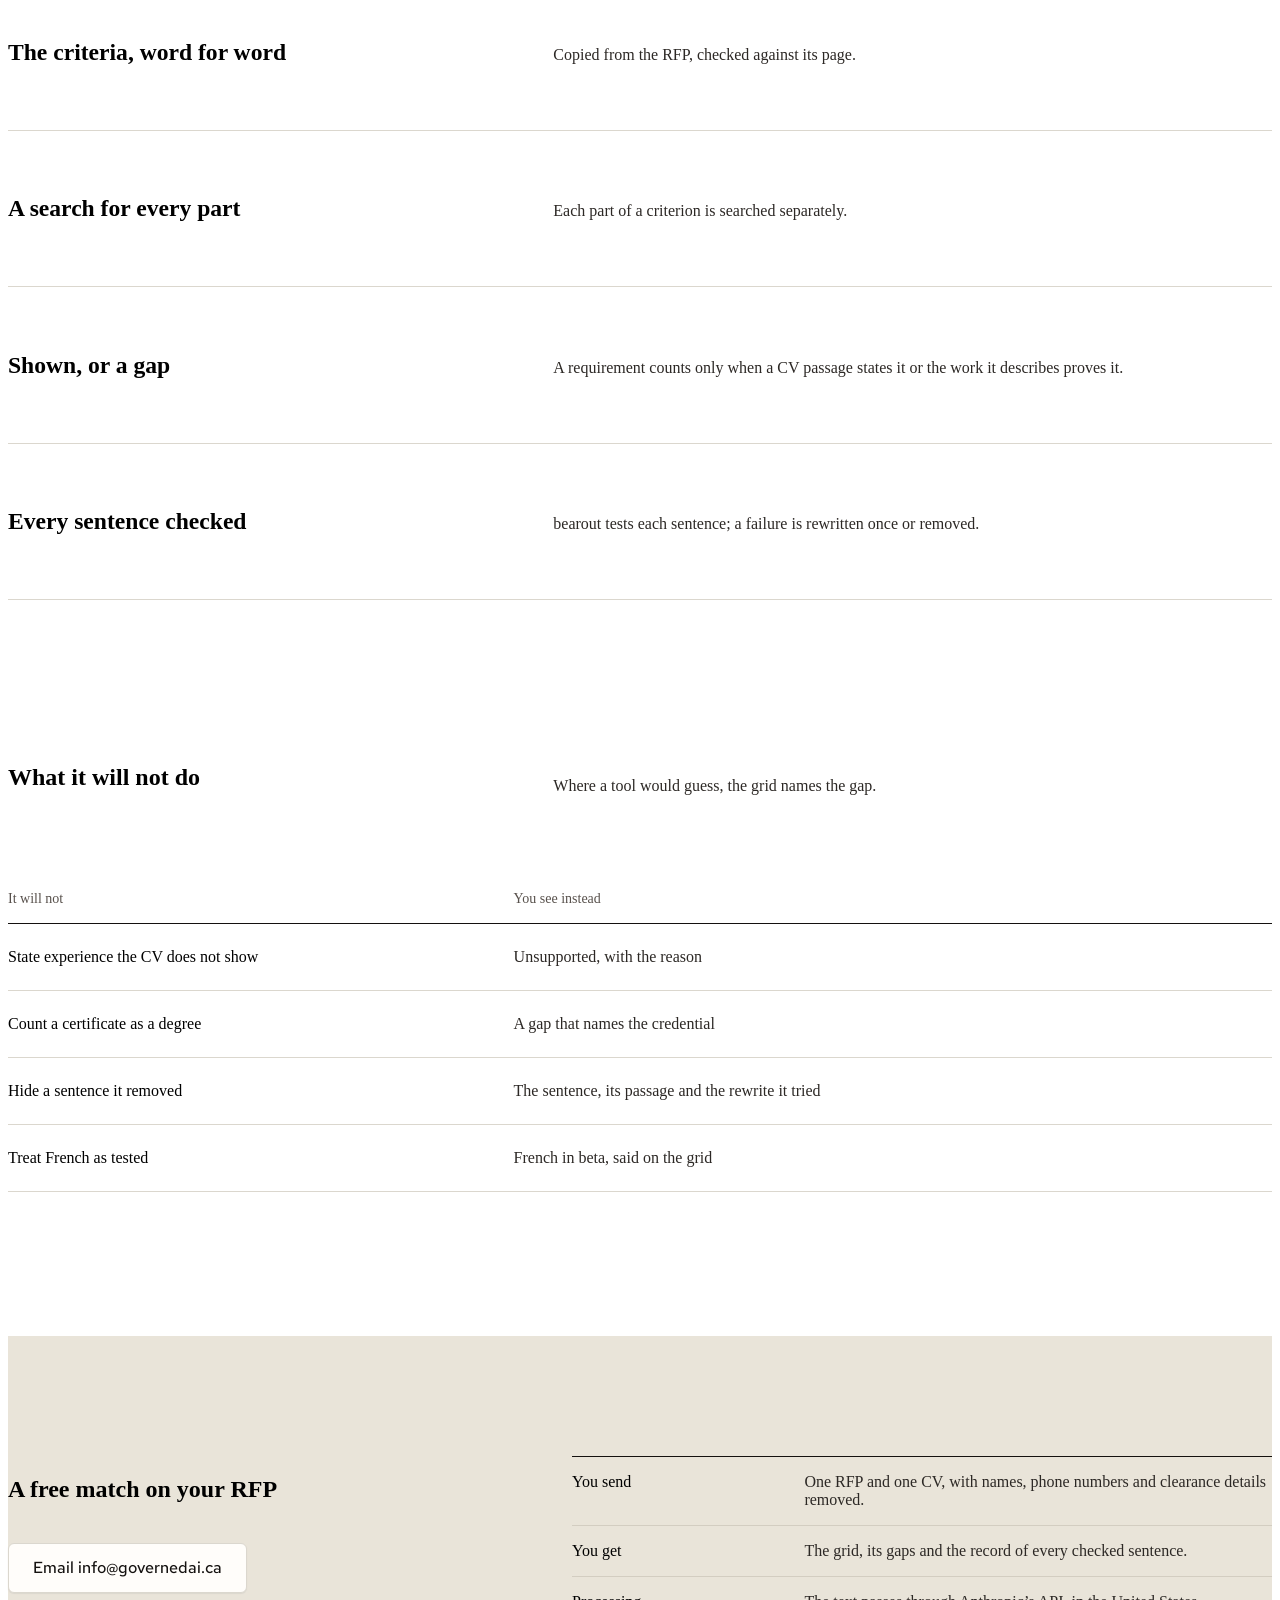
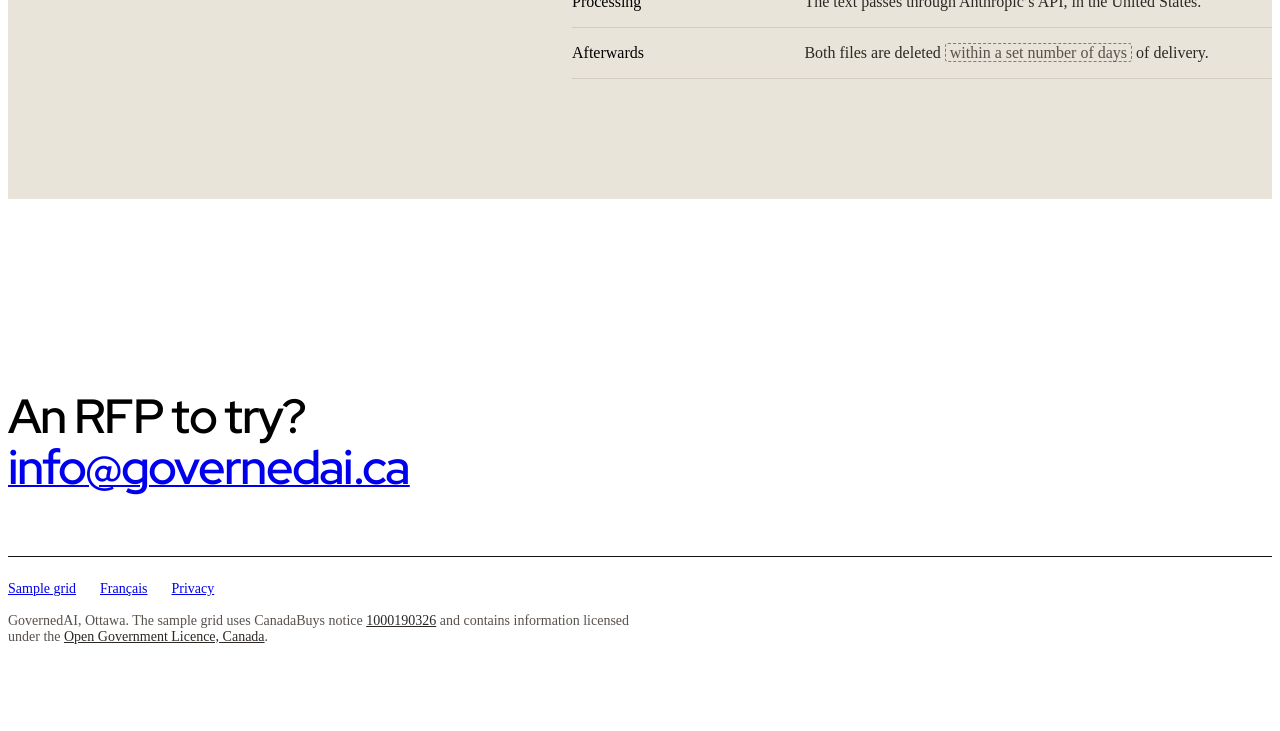
==== commit 19b4ab2e: "Home: French is in beta; link to the concept tour The refusal table said French support was being bu" ====
--- a/index.html
+++ b/index.html
@@ -62,7 +62,7 @@
     <div class="container">
       <div class="head">
         <h2 id="film-title">The demo in under two minutes</h2>
-        <p class="lead">A real run on a fictional CV.</p>
+        <p class="lead">A real run on a fictional CV. Next: <a href="/cvcite/vision/">the concept tour</a>.</p>
       </div>
       <figure class="film">
         <video controls preload="none" playsinline width="1280" height="720" poster="/video/cvcite-demo-draft-2026-10-23-poster.jpg">
@@ -116,10 +116,10 @@
         <p class="lead">The model reads. Code applies the rules.</p>
       </div>
       <ul class="rows">
-        <li><h3>The criteria, word for word</h3><p>Each criterion is copied from the RFP and checked against its page.</p></li>
-        <li><h3>A search for every part</h3><p>A criterion that lists several things gets a search for each.</p></li>
+        <li><h3>The criteria, word for word</h3><p>Copied from the RFP, checked against its page.</p></li>
+        <li><h3>A search for every part</h3><p>Each part of a criterion is searched separately.</p></li>
         <li><h3>Shown, or a gap</h3><p>A requirement counts only when a CV passage states it or the work it describes proves it.</p></li>
-        <li><h3>Every sentence checked</h3><p>bearout tests each sentence against its passage; a failure is rewritten once or removed.</p></li>
+        <li><h3>Every sentence checked</h3><p>bearout tests each sentence; a failure is rewritten once or removed.</p></li>
       </ul>
     </div>
   </section>
@@ -136,7 +136,7 @@
           <tr><td>State experience the CV does not show</td><td>Unsupported, with the reason</td></tr>
           <tr><td>Count a certificate as a degree</td><td>A gap that names the credential</td></tr>
           <tr><td>Hide a sentence it removed</td><td>The sentence, its passage and the rewrite it tried</td></tr>
-          <tr><td>Treat French as tested</td><td>English today; French support is being built</td></tr>
+          <tr><td>Treat French as tested</td><td>French in beta, said on the grid</td></tr>
         </tbody>
       </table>
     </div>
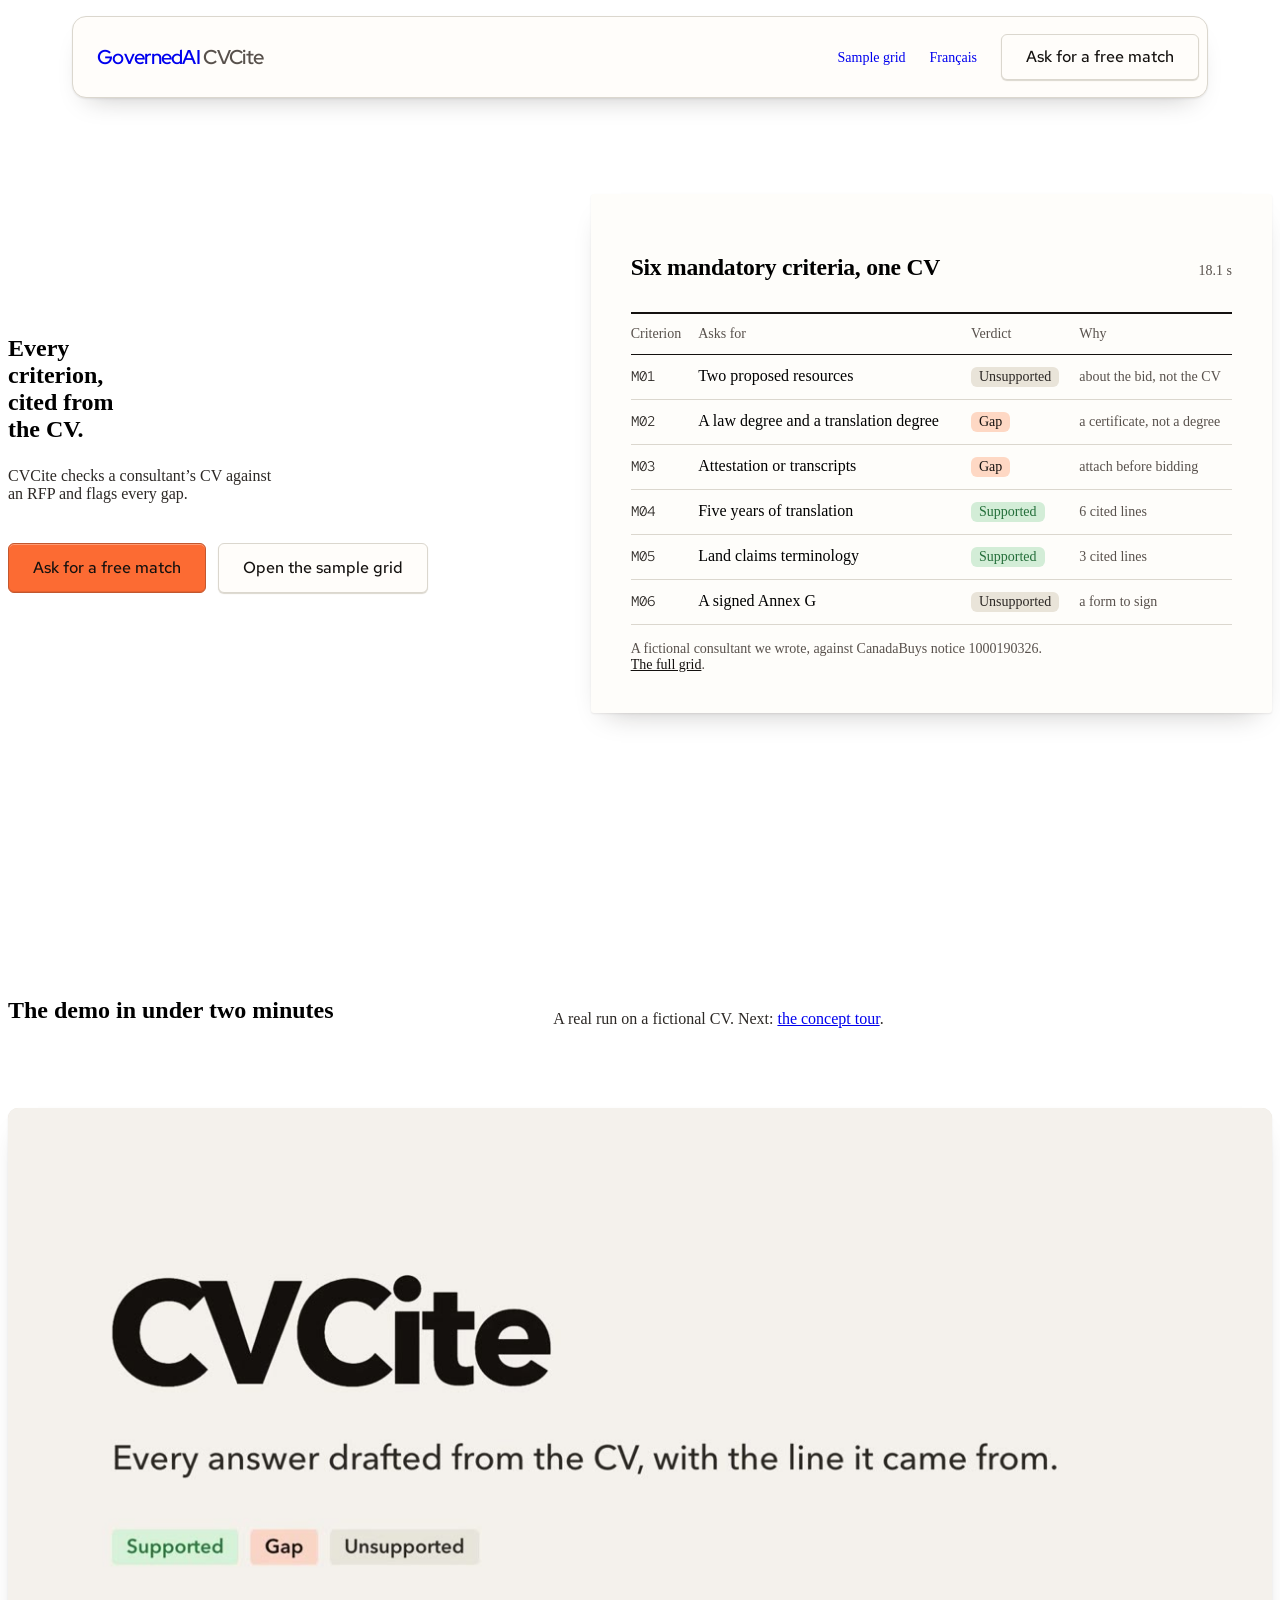
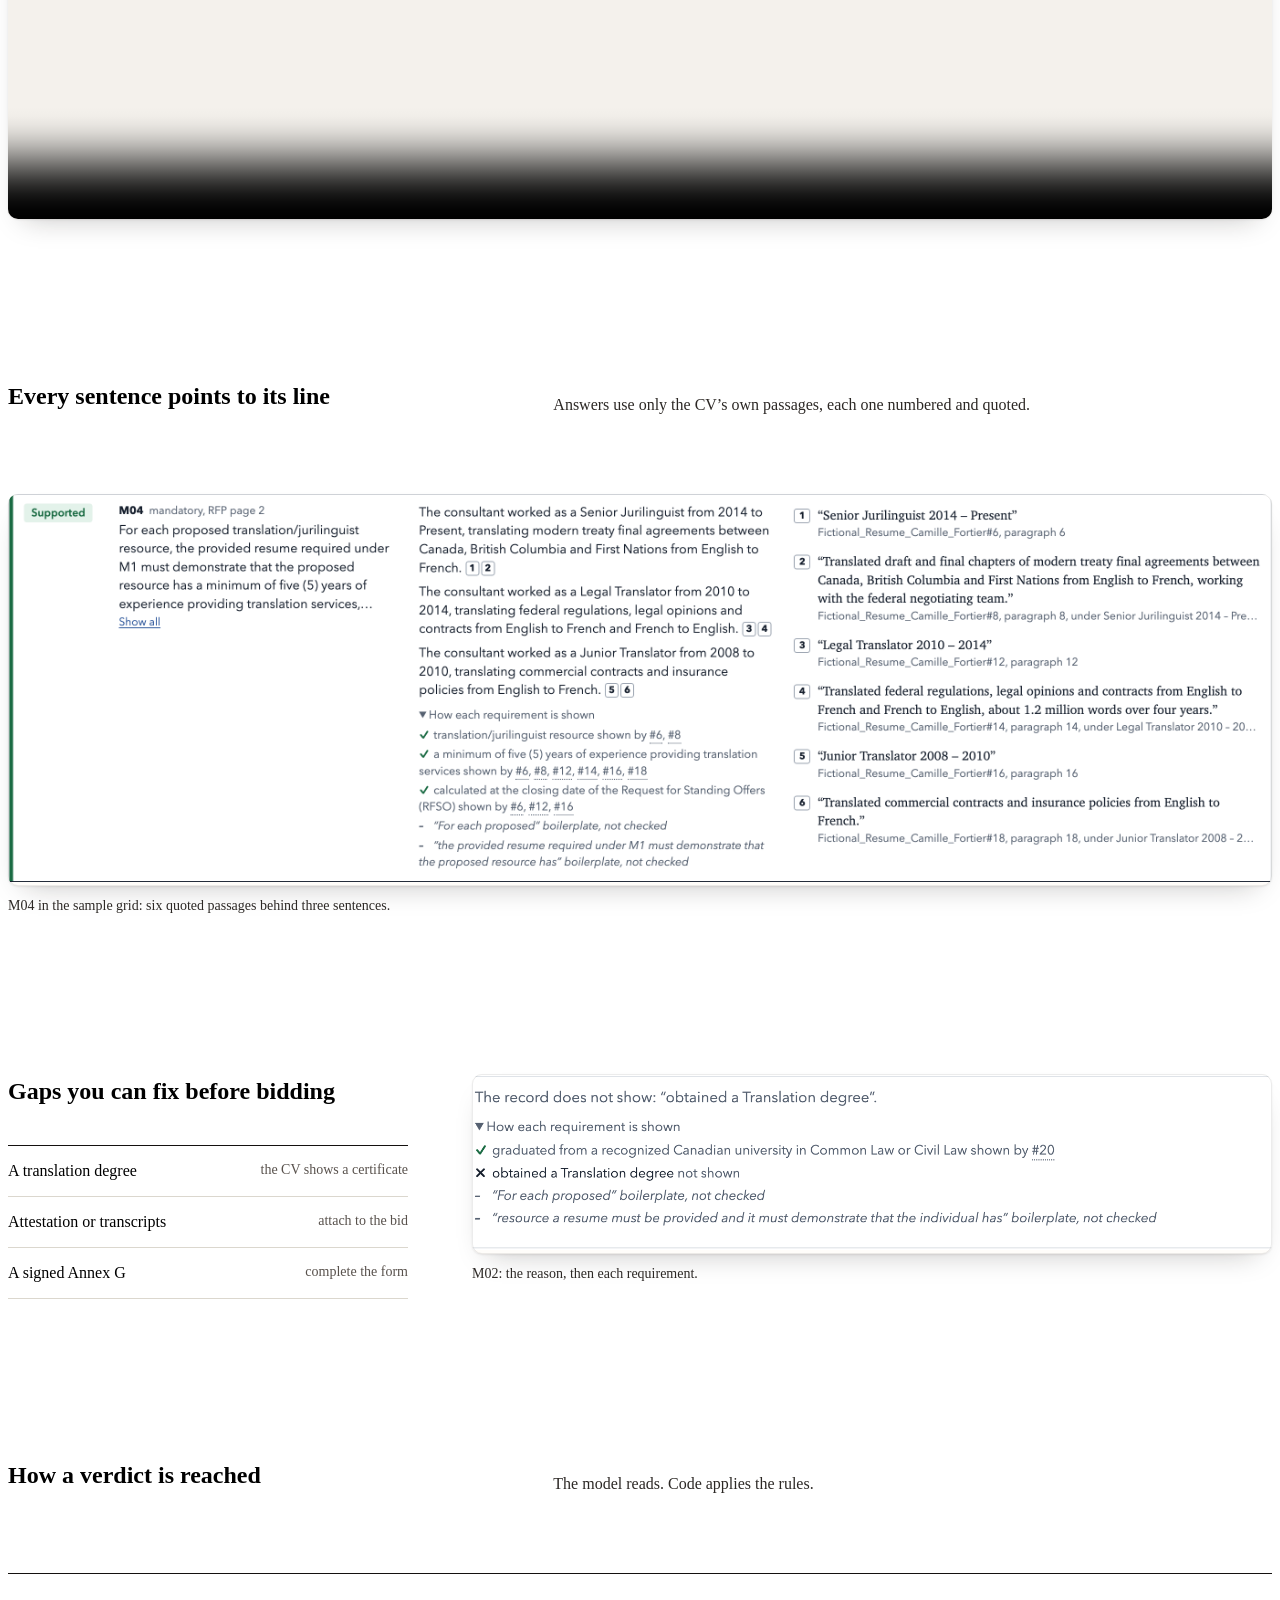
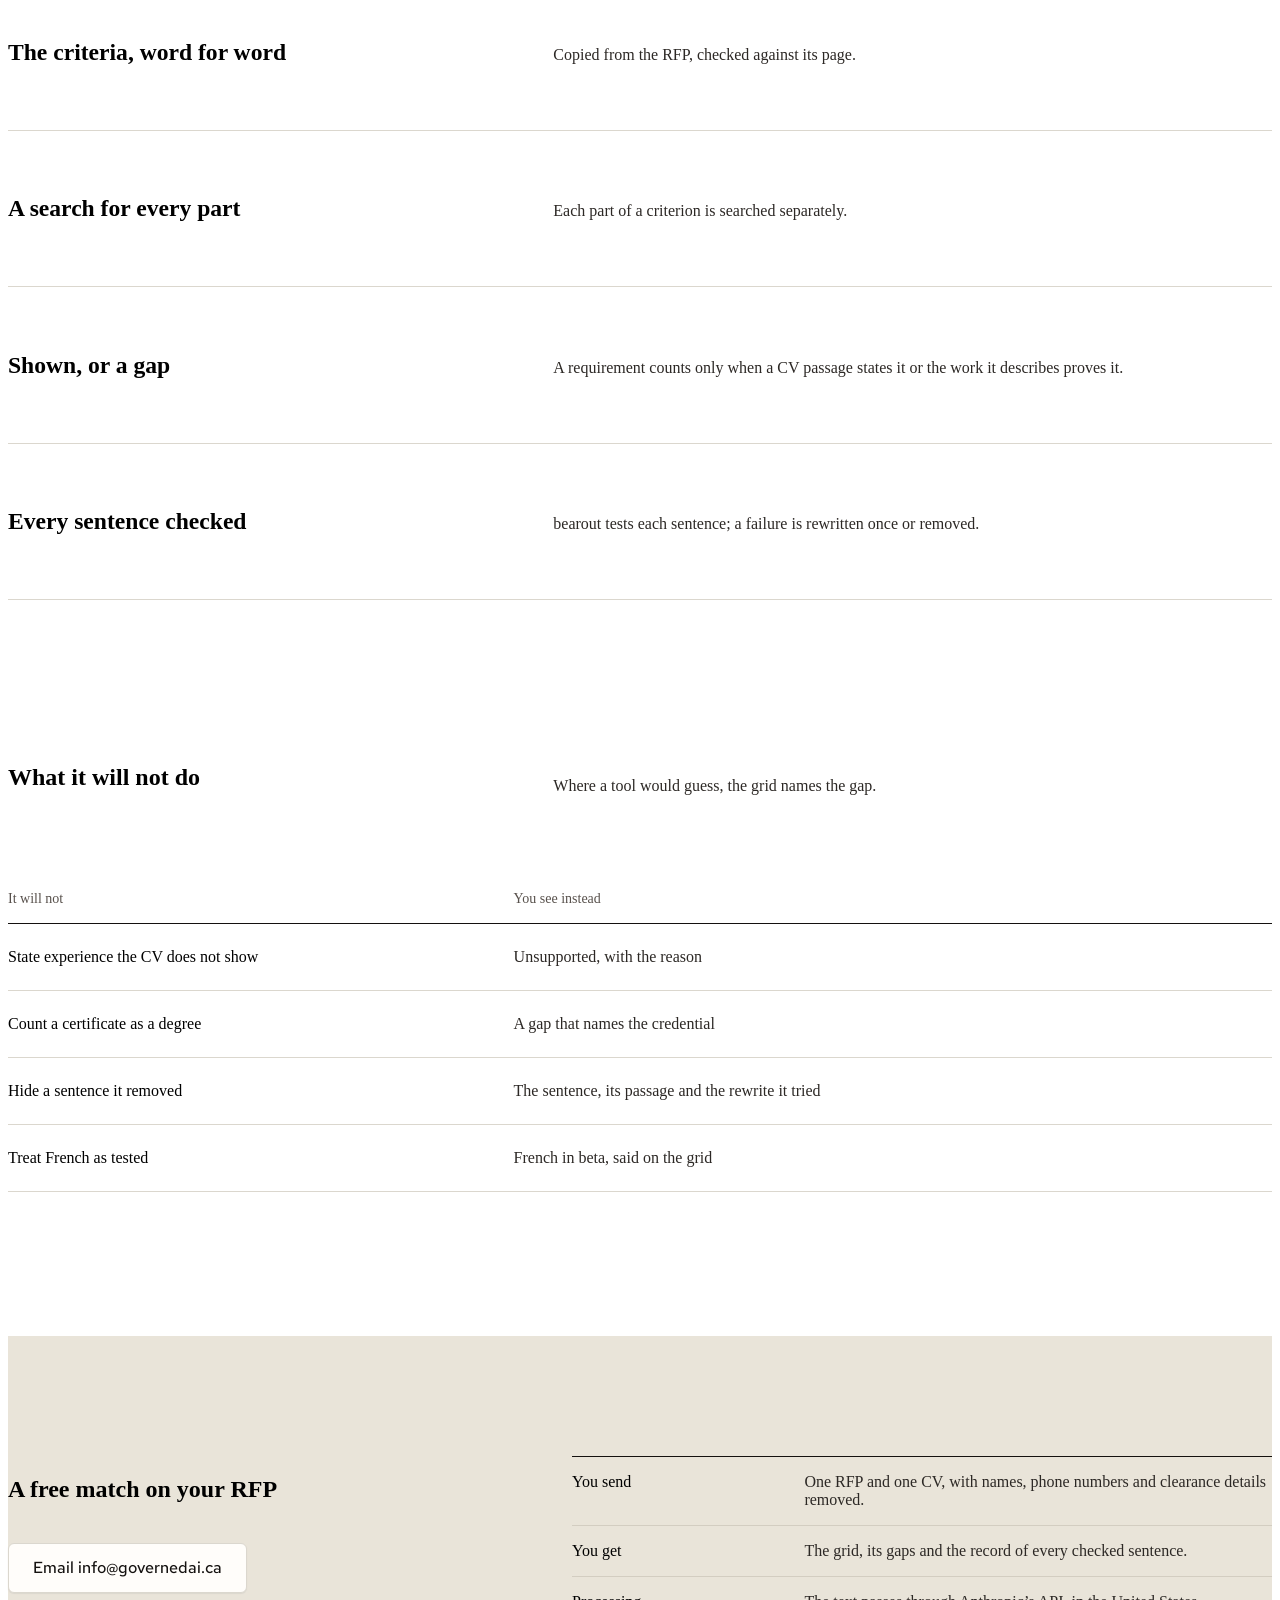
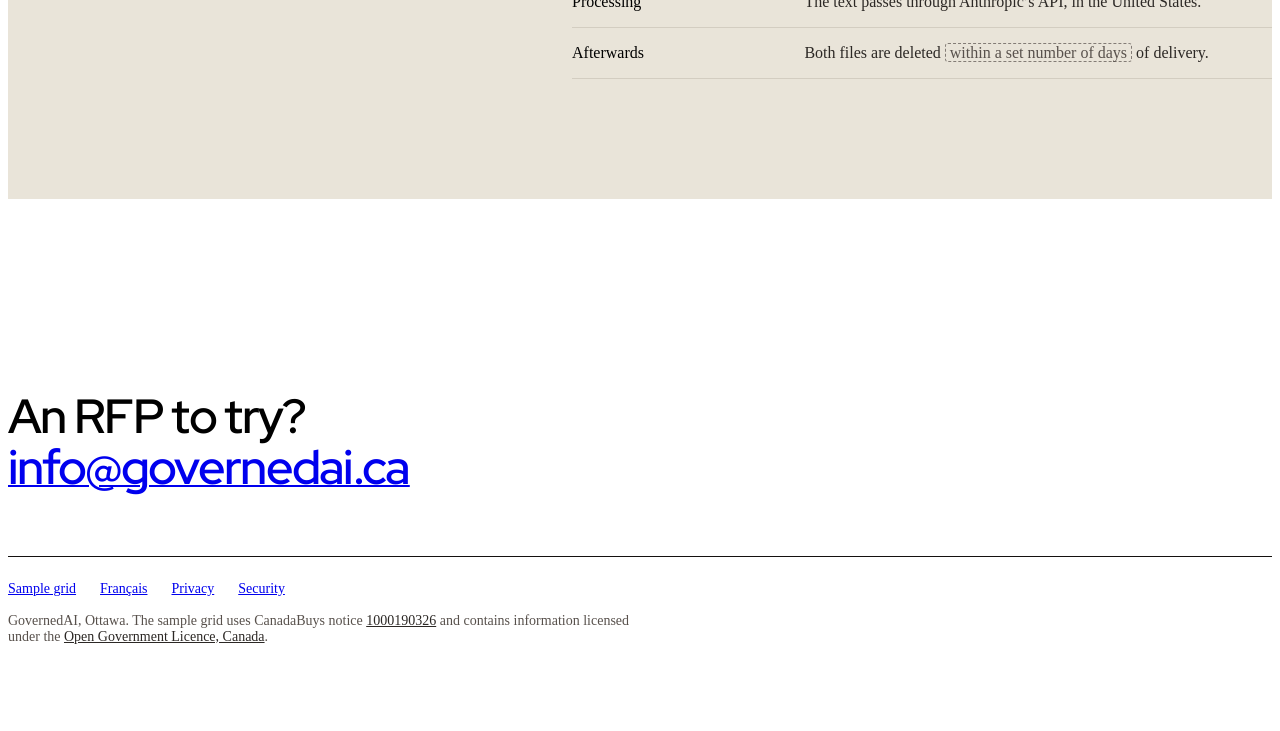
==== commit 06f637f5: "Security page: residency, sub-processors, measures, disclosure contact Adds /security/ in the privac" ====
--- a/index.html
+++ b/index.html
@@ -165,6 +165,7 @@
       <li><a href="/cvcite/sample-grid/">Sample grid</a></li>
       <li><a href="/fr/" hreflang="fr" lang="fr">Français</a></li>
       <li><a href="/privacy/">Privacy</a></li>
+      <li><a href="/security/">Security</a></li>
     </ul>
     <p class="footer__legal">GovernedAI, Ottawa. The sample grid uses CanadaBuys notice <a href="https://canadabuys.canada.ca/en/tender-opportunities/tender-notice/pw-17-00785583">1000190326</a> and contains information licensed under the <a href="https://open.canada.ca/en/open-government-licence-canada">Open Government Licence, Canada</a>.</p>
   </div>
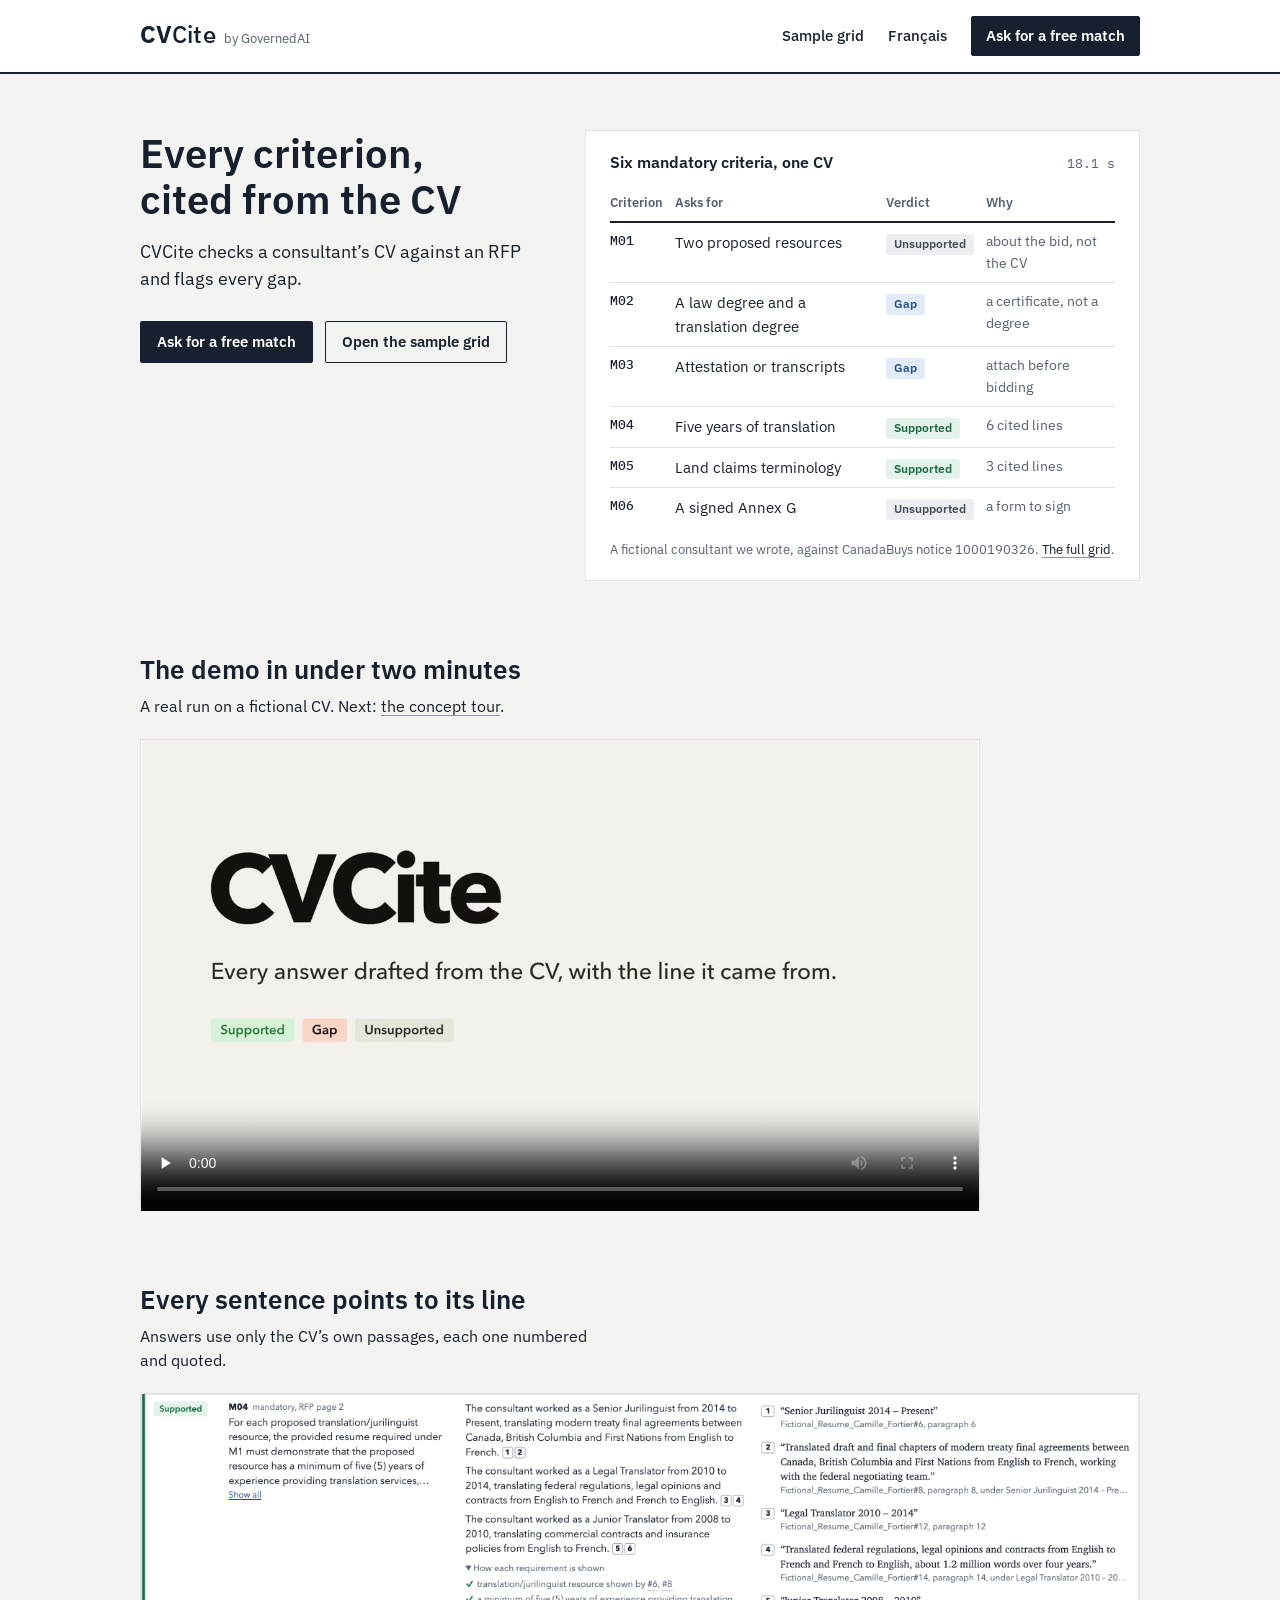
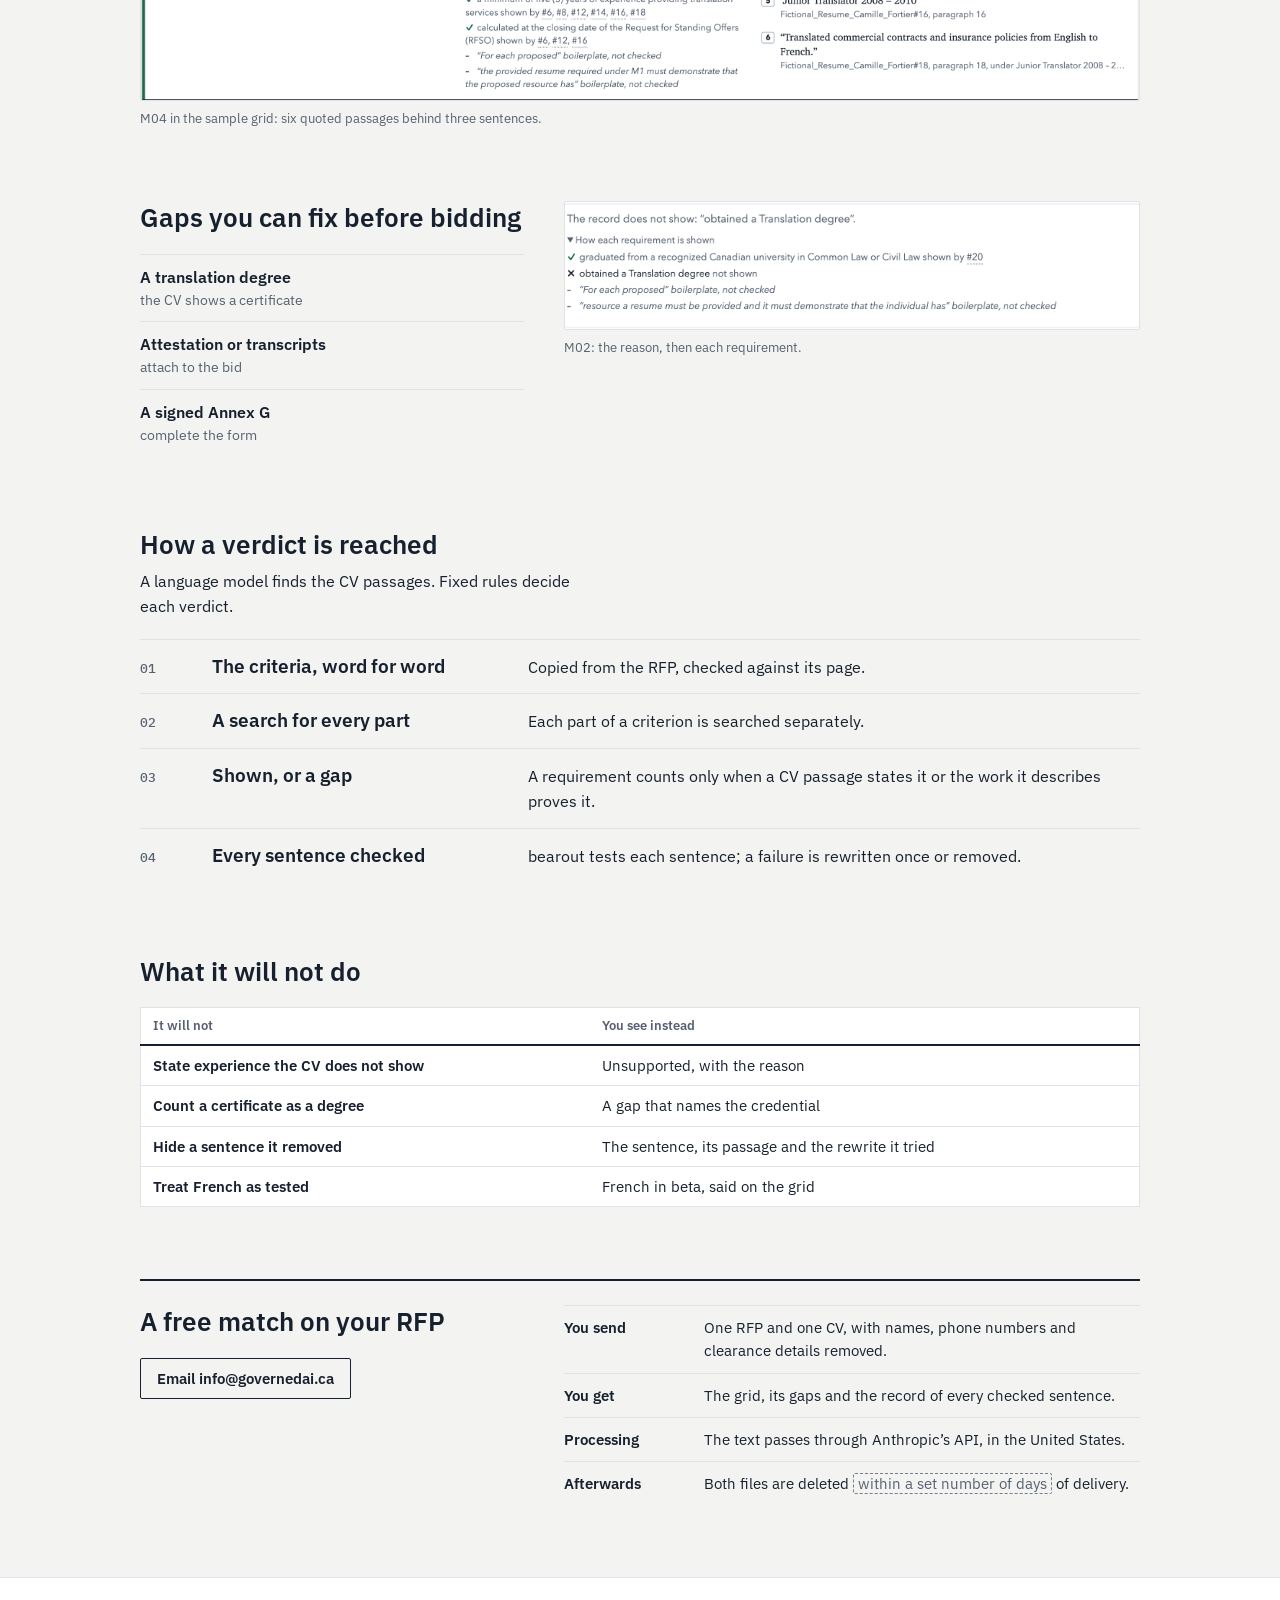
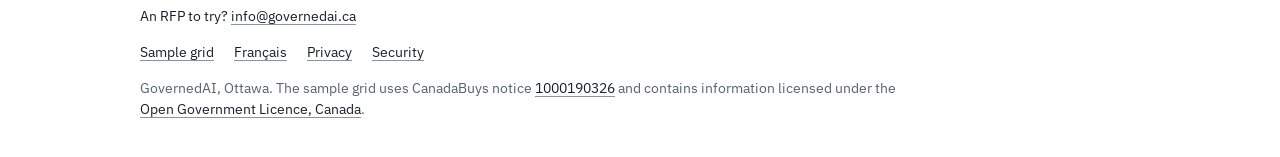
==== commit 6693987e: "Brand direction 1a "Ink": white and grey, ink buttons, IBM Plex Reskin from the Claude Design handof" ====
--- a/index.html
+++ b/index.html
@@ -8,28 +8,31 @@
 <link rel="alternate" hreflang="fr" href="/fr/">
 <link rel="preconnect" href="https://fonts.googleapis.com">
 <link rel="preconnect" href="https://fonts.gstatic.com" crossorigin>
-<link href="https://fonts.googleapis.com/css2?family=Red+Hat+Display:wght@600&family=Red+Hat+Text:wght@400;500&family=Red+Hat+Mono:wght@400&display=swap" rel="stylesheet">
+<link href="https://fonts.googleapis.com/css2?family=IBM+Plex+Mono:wght@400;500&amp;family=IBM+Plex+Sans:wght@400;500;600;700&amp;display=swap" rel="stylesheet">
+<link rel="icon" href="/favicon.svg" type="image/svg+xml">
 <link rel="stylesheet" href="/site.css">
 </head>
 <body>
 <a class="skip" href="#main">Skip to content</a>
 
-<header class="nav">
-  <nav class="nav__pill" aria-label="Main">
-    <a class="wordmark" href="/" aria-label="GovernedAI home">GovernedAI <span>CVCite</span></a>
-    <ul class="nav__links">
-      <li><a href="/cvcite/sample-grid/">Sample grid</a></li>
-      <li><a href="/fr/" hreflang="fr" lang="fr">Français</a></li>
-      <li><a class="btn" href="mailto:info@governedai.ca?subject=CVCite%20free%20match">Ask for a free match</a></li>
-    </ul>
-  </nav>
+<header class="site-header">
+  <div class="container">
+    <a class="wm-lockup" href="/" aria-label="CVCite home"><span class="wm"><b>CV</b>Cite</span><span class="wm-by">by GovernedAI</span></a>
+    <nav aria-label="Main">
+      <ul class="site-nav">
+        <li><a href="/cvcite/sample-grid/">Sample grid</a></li>
+        <li><a href="/fr/" hreflang="fr" lang="fr">Français</a></li>
+        <li><a class="btn btn--primary" href="mailto:info@governedai.ca?subject=CVCite%20free%20match">Ask for a free match</a></li>
+      </ul>
+    </nav>
+  </div>
 </header>
 
 <main id="main">
   <section class="hero" aria-labelledby="hero-title">
     <div class="container hero__grid">
       <div>
-        <h1 id="hero-title">Every criterion, cited from the CV.</h1>
+        <h1 id="hero-title">Every criterion, cited from the CV</h1>
         <p class="lead">CVCite checks a consultant’s CV against an RFP and flags every gap.</p>
         <div class="actions">
           <a class="btn btn--primary" href="mailto:info@governedai.ca?subject=CVCite%20free%20match">Ask for a free match</a>
@@ -113,14 +116,14 @@
     <div class="container">
       <div class="head">
         <h2 id="how-title">How a verdict is reached</h2>
-        <p class="lead">The model reads. Code applies the rules.</p>
+        <p class="lead">A language model finds the CV passages. Fixed rules decide each verdict.</p>
       </div>
-      <ul class="rows">
+      <ol class="rows steps">
         <li><h3>The criteria, word for word</h3><p>Copied from the RFP, checked against its page.</p></li>
         <li><h3>A search for every part</h3><p>Each part of a criterion is searched separately.</p></li>
         <li><h3>Shown, or a gap</h3><p>A requirement counts only when a CV passage states it or the work it describes proves it.</p></li>
         <li><h3>Every sentence checked</h3><p>bearout tests each sentence; a failure is rewritten once or removed.</p></li>
-      </ul>
+      </ol>
     </div>
   </section>
 
@@ -128,7 +131,6 @@
     <div class="container">
       <div class="head">
         <h2 id="refuse-title">What it will not do</h2>
-        <p class="lead">Where a tool would guess, the grid names the gap.</p>
       </div>
       <table class="refuse">
         <thead><tr><th scope="col">It will not</th><th scope="col">You see instead</th></tr></thead>
--- a/site.css
+++ b/site.css
@@ -1,123 +1,123 @@
-/* Hallmark · shape: Workbench (swapped from Marquee Hero: the product must explain itself in seconds) · genre: modern-minimal · theme: Furrow (deal 1/3, seed marketing-cvcite-governedai-checks-46be·4aebf1d0·2026-10-23·r0) · job: hire · draw: a57a24
- * hero: Index · nav: floating pill · footer: statement · imagery: screenshots 3 (headless Chrome, CVCite demo run) · signature: the demo's six verdicts as a ruled record
- * axes: light/grotesk-sans/warm · posture: committed · contrast: pass · fold: pass · v2.0.0 */
-/* Hallmark · pre-emit critique: P4 H4 E4 S5 R4 V4 · weakest: P and H, the page could read as a feature tour; led with the verdict list so the argument (cited or flagged, never guessed) lands on the first screen */
 @import url("./tokens.css");
 @import url("./base.css");
 
-/* Navigation: a floating pill */
-.skip { position: absolute; left: var(--space-md); top: calc(-1 * var(--space-3xl)); z-index: var(--z-toast); padding: var(--space-xs) var(--space-md); background: var(--color-ink); color: var(--color-paper); }
-.skip:focus-visible { top: var(--space-md); }
-.nav { position: sticky; top: var(--space-md); z-index: var(--z-sticky-nav); padding-inline: var(--gutter); }
-.nav__pill { display: flex; align-items: center; justify-content: space-between; gap: var(--space-lg); max-width: var(--container); margin: var(--space-md) auto 0; padding: var(--space-xs) var(--space-xs) var(--space-xs) var(--space-lg); min-height: 64px; background: var(--color-paper-2); border: var(--rule-hair) solid var(--color-rule); border-radius: var(--radius-entry); box-shadow: var(--shadow-card); }
-.wordmark { font-family: var(--font-display); font-weight: var(--display-weight); font-size: var(--text-lg); letter-spacing: var(--tracking-display); text-decoration: none; white-space: nowrap; }
-.wordmark span { color: var(--color-muted); }
-.nav__links { display: flex; align-items: center; gap: var(--space-lg); margin: 0; padding: 0; list-style: none; }
-.nav__links a:not(.btn) { font-size: var(--text-sm); font-weight: 500; text-decoration: none; white-space: nowrap; }
-.nav__links a:not(.btn):hover { text-decoration: underline; }
+.skip { position: absolute; left: 16px; top: -100px; z-index: 10; padding: 8px 16px; background: var(--ink); color: var(--on-accent); }
+.skip:focus-visible { top: 16px; }
 
-/* Controls: moulded keys */
-.btn { display: inline-flex; align-items: center; min-height: 48px; padding: 0 var(--space-lg); border: var(--rule-hair) solid var(--color-rule); border-radius: var(--radius-pill); font: 500 var(--text-md)/1 var(--font-body); white-space: nowrap; text-decoration: none; cursor: pointer; background: var(--color-paper-2); color: var(--color-ink); box-shadow: inset 0 1px 0 var(--color-sheet), 0 1px 1px var(--color-rule); transition: background-color var(--dur-short) var(--ease-out), transform var(--dur-micro) var(--ease-out); }
-.btn:hover { background: var(--color-paper); }
-.btn:active { transform: translateY(1px); }
-.btn:focus-visible { outline: 2px solid var(--color-focus); outline-offset: 2px; }
-.btn:disabled, .btn[aria-disabled="true"] { opacity: 0.55; cursor: not-allowed; transform: none; }
-.btn--primary { background: var(--color-accent); color: var(--color-accent-ink); border-color: color-mix(in oklab, var(--color-accent) 78%, var(--color-ink)); box-shadow: inset 0 1px 0 color-mix(in oklab, var(--color-sheet) 32%, transparent), inset 0 -1px 0 color-mix(in oklab, var(--color-ink) 10%, transparent); }
-.btn--primary:hover { background: color-mix(in oklab, var(--color-accent) 90%, var(--color-ink)); }
-.nav .btn { min-height: 44px; }
+/* Header: white, 2px ink rule, not sticky */
+.site-header { background: var(--paper); border-bottom: 2px solid var(--ink); }
+.site-header .container { display: flex; flex-wrap: wrap; align-items: center; justify-content: space-between; gap: 12px 24px; padding-block: 16px; }
+.wm-lockup { display: inline-flex; align-items: baseline; gap: 8px; text-decoration: none; white-space: nowrap; }
+.wm { font-size: 24px; font-weight: 500; letter-spacing: 0.005em; line-height: 1; }
+.wm b { font-weight: 700; }
+.wm-by { font-size: 13px; color: var(--muted); }
+.site-nav { display: flex; flex-wrap: wrap; align-items: center; gap: 12px 24px; margin: 0; padding: 0; list-style: none; font-size: 15px; font-weight: 500; }
+.site-nav a:not(.btn) { text-decoration: none; }
+.site-nav a:not(.btn):hover { text-decoration: underline; text-decoration-color: currentColor; }
 
-/* Hero: the verdict list is the visual */
-.hero { padding-block: var(--space-3xl) var(--section-gap-s); }
-.hero__grid { display: grid; grid-template-columns: minmax(0, 5fr) minmax(0, 7fr); gap: var(--space-3xl); align-items: center; }
-.hero h1 { max-width: 11ch; }
-.hero .lead { margin-top: var(--space-lg); color: var(--color-ink-2); max-width: 34ch; }
-.actions { display: flex; flex-wrap: wrap; gap: var(--space-sm); margin-top: var(--space-xl); }
+/* Buttons */
+.btn { display: inline-flex; align-items: center; padding: 10px 16px; border: 1px solid var(--ink); border-radius: var(--radius); background: transparent; color: var(--ink); font: 600 15px/1.3 var(--sans); text-decoration: none; white-space: nowrap; cursor: pointer; }
+.btn:hover { background: var(--paper); }
+.btn--primary { background: var(--accent); color: var(--on-accent); }
+.btn--primary:hover { background: var(--accent-hover); }
+.site-header .btn { padding: 9px 14px; }
+.actions { display: flex; flex-wrap: wrap; gap: 12px; margin-top: 28px; }
 
-.sheet { margin: 0; padding: var(--space-xl); background: var(--color-sheet); border-radius: 3px; box-shadow: var(--shadow-card); }
-.sheet__head { display: flex; justify-content: space-between; align-items: baseline; gap: var(--space-md); padding-bottom: var(--space-sm); border-bottom: 2px solid var(--color-ink); }
-.sheet__head h2 { font-size: var(--text-title); max-width: none; letter-spacing: -0.01em; }
-.sheet__head p { font-size: var(--text-sm); color: var(--color-muted); }
-.verdicts { width: 100%; border-collapse: collapse; }
-.verdicts th { padding: var(--space-sm) var(--space-sm) var(--space-sm) 0; font-size: var(--text-sm); font-weight: 500; color: var(--color-muted); text-align: left; border-bottom: var(--rule-hair) solid var(--color-ink); }
-.verdicts td { padding: var(--space-sm) var(--space-sm) var(--space-sm) 0; border-bottom: var(--rule-hair) solid var(--color-rule); vertical-align: baseline; }
-.verdicts td:last-child { padding-right: 0; color: var(--color-muted); font-size: var(--text-sm); }
-.verdicts .id { font-family: var(--font-outlier); font-size: var(--text-sm); color: var(--color-ink-2); white-space: nowrap; }
-.verdicts .what { font-weight: 500; }
-.chip { display: inline-block; padding: var(--space-3xs) var(--space-xs); border-radius: var(--radius-pill); font-size: var(--text-sm); font-weight: 500; white-space: nowrap; }
-.chip--met { background: var(--color-green-soft); color: var(--color-green); }
-.chip--gap { background: var(--color-accent-soft); color: var(--color-ink); }
-.chip--not { background: var(--color-paper-3); color: var(--color-ink-2); }
-.sheet__foot { margin-top: var(--space-md); font-size: var(--text-sm); color: var(--color-muted); max-width: 60ch; }
-.sheet__foot a { color: var(--color-ink); }
+main { padding-block: 56px 72px; }
+
+/* Hero: the six verdicts are the picture */
+.hero__grid { display: grid; grid-template-columns: minmax(0, 5fr) minmax(0, 7fr); gap: 48px; align-items: start; }
+.hero .lead { margin-top: 16px; }
+
+.sheet { margin: 0; padding: 20px 24px; background: var(--paper); border: 1px solid var(--rule); border-radius: var(--radius); overflow-x: auto; }
+.sheet__head { display: flex; justify-content: space-between; align-items: baseline; gap: 16px; margin-bottom: 12px; }
+.sheet__head h2 { font-size: 16px; line-height: 1.4; max-width: none; }
+.sheet__head p { font: 13px/1.4 var(--mono); color: var(--muted); }
+.sheet__foot { margin-top: 12px; font-size: var(--fs-caption); color: var(--muted); }
+
+/* Tables */
+.verdicts, .refuse { width: 100%; border-collapse: collapse; font-size: 15px; }
+.verdicts th, .refuse th { padding: 8px 12px 8px 0; font-size: 13px; font-weight: 600; color: var(--muted); text-align: left; border-bottom: 2px solid var(--ink); white-space: nowrap; }
+.verdicts td, .refuse td { padding: 8px 12px 8px 0; border-top: 1px solid var(--rule); vertical-align: top; }
+.verdicts td:last-child { padding-right: 0; color: var(--muted); font-size: var(--fs-small); }
+.verdicts .id { font: 500 13px/1.55 var(--mono); white-space: nowrap; }
+.refuse { background: var(--paper); border: 1px solid var(--rule); }
+.refuse th, .refuse td { padding-inline: 12px; }
+.refuse td:first-child { width: 45%; font-weight: 600; }
+
+/* Verdict pills: verdict colours appear only here */
+.chip { display: inline-block; padding: 1px 8px; border-radius: var(--radius-pill); font-size: var(--fs-pill); font-weight: 600; line-height: 1.55; white-space: nowrap; }
+.chip--met { background: var(--sup-bg); color: var(--sup); }
+.chip--gap { background: var(--gap-bg); color: var(--gap-ink); }
+.chip--not { background: var(--uns-bg); color: var(--uns-ink); }
 
 /* Sections */
-.section { padding-block: var(--section-gap) 0; }
-.section--tight { padding-block: var(--section-gap-s) 0; }
-.section--band { margin-top: var(--section-gap); padding-block: var(--section-gap-s); background: var(--color-paper-3); }
-.head { display: grid; grid-template-columns: minmax(0, 5fr) minmax(0, 7fr); gap: var(--gap-columns); align-items: end; margin-bottom: var(--space-2xl); }
-.head .lead { color: var(--color-ink-2); }
+.section, .section--band { margin-top: var(--section-gap); }
+.head { margin-bottom: 20px; }
+.head .lead { margin-top: 8px; font-size: var(--fs-body); line-height: var(--lh-body); }
 
 .capture { margin: 0; }
-.capture__frame { margin: 0; overflow: hidden; border-radius: var(--radius-card); background: var(--color-paper-2); box-shadow: var(--shadow-card); outline: 1px solid color-mix(in oklab, var(--color-ink) 8%, transparent); outline-offset: -1px; }
+.capture__frame { background: var(--paper); border: 1px solid var(--rule); border-radius: var(--radius); overflow: hidden; }
 .capture__frame img { width: 100%; height: auto; }
-.capture figcaption { margin-top: var(--space-sm); font-size: var(--text-sm); color: var(--color-ink-2); max-width: 70ch; }
+.capture figcaption, .film figcaption { margin-top: 8px; font-size: var(--fs-caption); color: var(--muted); }
 
-.split { display: grid; grid-template-columns: minmax(0, 4fr) minmax(0, 8fr); gap: var(--space-2xl); align-items: center; }
-.todo { margin: var(--space-xl) 0 0; padding: 0; list-style: none; border-top: var(--rule-hair) solid var(--color-ink); }
-.todo li { display: grid; grid-template-columns: minmax(0, 1fr) auto; gap: var(--space-md); padding: var(--space-md) 0; border-bottom: var(--rule-hair) solid var(--color-rule); }
-.todo b { font-weight: 500; }
-.todo span { color: var(--color-muted); font-size: var(--text-sm); }
+.film { margin: 0; max-width: 840px; }
+.film video { width: 100%; aspect-ratio: 16 / 9; background: var(--paper); border: 1px solid var(--rule); }
 
-.rows { margin: 0; padding: 0; list-style: none; border-top: var(--rule-hair) solid var(--color-ink); }
-.rows li { display: grid; grid-template-columns: minmax(0, 5fr) minmax(0, 7fr); gap: var(--gap-columns); align-items: baseline; padding-block: var(--space-xl); border-bottom: var(--rule-hair) solid var(--color-rule); }
-.rows h3, .rows .row-title { font-size: var(--text-title); max-width: 40ch; line-height: 1.2; }
-.rows p { color: var(--color-ink-2); }
+.split { display: grid; grid-template-columns: minmax(0, 4fr) minmax(0, 6fr); gap: 40px; align-items: start; }
+.todo { margin: 20px 0 0; padding: 0; list-style: none; }
+.todo li { padding: 10px 0; border-top: 1px solid var(--rule); }
+.todo b { display: block; font-weight: 600; }
+.todo span { display: block; color: var(--muted); font-size: var(--fs-small); }
 
-.refuse { width: 100%; border-collapse: collapse; }
-.refuse th { padding: var(--space-md) var(--space-lg) var(--space-md) 0; font-size: var(--text-sm); font-weight: 500; color: var(--color-muted); text-align: left; border-bottom: var(--rule-hair) solid var(--color-ink); white-space: nowrap; }
-.refuse td { padding: var(--space-lg) var(--space-lg) var(--space-lg) 0; border-bottom: var(--rule-hair) solid var(--color-rule); vertical-align: top; }
-.refuse td:first-child { font-weight: 500; width: 40%; }
-.refuse td:last-child { color: var(--color-ink-2); padding-right: 0; }
+/* Rows: numbered steps on the home page, plain rows elsewhere */
+.rows { margin: 0; padding: 0; list-style: none; }
+.rows li { padding: 14px 0; border-top: 1px solid var(--rule); }
+.rows h3, .rows .row-title { font-size: var(--fs-h3); line-height: var(--lh-h3); }
+.rows p { margin-top: 4px; }
+.steps { counter-reset: step; }
+.steps li { counter-increment: step; display: grid; grid-template-columns: 56px minmax(0, 300px) minmax(0, 1fr); gap: 16px; align-items: baseline; }
+.steps li::before { content: counter(step, decimal-leading-zero); font: 500 13px/1 var(--mono); color: var(--muted); }
+.steps p { margin-top: 0; }
 
-.offer { display: grid; grid-template-columns: minmax(0, 5fr) minmax(0, 7fr); gap: var(--space-2xl); align-items: start; }
-.offer dl { margin: 0; display: grid; grid-template-columns: minmax(0, 1fr); border-top: var(--rule-hair) solid var(--color-ink); }
-.offer dl > div { display: grid; grid-template-columns: minmax(0, 3fr) minmax(0, 7fr); gap: var(--gap-columns); padding-block: var(--space-md); border-bottom: var(--rule-hair) solid var(--color-grid-strong); }
-.offer dt { font-weight: 500; }
-.offer dd { margin: 0; color: var(--color-ink-2); }
-.offer .actions { margin-top: var(--space-xl); }
+/* The offer */
+.offer { display: grid; grid-template-columns: minmax(0, 4fr) minmax(0, 6fr); gap: 40px; align-items: start; padding-top: 24px; border-top: 2px solid var(--ink); }
+.container.offer { width: calc(100% - 2 * var(--gutter)); max-width: calc(var(--container) - 2 * var(--gutter)); padding-inline: 0; }
+.offer .actions { margin-top: 20px; }
+.offer dl { margin: 0; font-size: 15px; }
+.offer dl > div { display: grid; grid-template-columns: 140px minmax(0, 1fr); border-top: 1px solid var(--rule); }
+.offer dt { padding: 10px 16px 10px 0; font-weight: 600; }
+.offer dd { margin: 0; padding: 10px 0; }
 
-/* The film: a self-hosted video, nothing loads until it is played */
-.film { margin: 0; }
-.film video { display: block; width: 100%; height: auto; aspect-ratio: 16 / 9; border-radius: var(--radius-card); background: var(--color-paper-3); box-shadow: var(--shadow-card); }
-.film video:focus-visible { outline: 2px solid var(--color-focus); outline-offset: 2px; }
-.film figcaption { margin-top: var(--space-sm); font-size: var(--text-sm); color: var(--color-ink-2); }
+/* A fact still to be set */
+.fill { padding: 0 0.25em; border: 1px dashed var(--field); border-radius: var(--radius); color: var(--muted); }
 
-/* Footer: a statement */
-.footer { padding-block: var(--section-gap) var(--space-2xl); }
-.footer__line { font-family: var(--font-display); font-weight: var(--display-weight); font-size: var(--text-section); letter-spacing: var(--tracking-display); line-height: 1.05; max-width: 22ch; text-wrap: balance; }
-.footer__line a { text-decoration-thickness: 2px; }
-.footer__links { display: flex; flex-wrap: wrap; gap: var(--space-lg); margin: var(--space-2xl) 0 0; padding: var(--space-lg) 0 0; list-style: none; border-top: var(--rule-hair) solid var(--color-ink); font-size: var(--text-sm); }
-.footer__legal { margin-top: var(--space-md); font-size: var(--text-sm); color: var(--color-muted); max-width: 90ch; }
-.footer__legal a { color: var(--color-ink-2); }
+/* Plain document pages: security and privacy */
+main.doc { max-width: var(--container-doc); margin: 0 auto; padding: 56px var(--gutter) 72px; background: var(--paper); border-inline: 1px solid var(--rule); }
+.doc .container { max-width: none; padding-inline: 0; }
+.doc .section--tight { margin-top: 40px; }
+.doc .head { margin-bottom: 4px; }
+.doc .rows li { padding: 12px 0; }
+.doc .rows p { font-size: 16px; line-height: 1.6; }
 
-a:focus-visible { outline: 2px solid var(--color-focus); outline-offset: 2px; }
+/* Footer */
+.footer { background: var(--paper); border-top: 1px solid var(--rule); }
+.footer .container { display: flex; flex-direction: column; gap: 14px; padding-block: 28px 36px; font-size: var(--fs-small); color: var(--muted); }
+.footer__line { color: var(--ink); }
+.footer__links { display: flex; flex-wrap: wrap; gap: 8px 20px; margin: 0; padding: 0; list-style: none; }
+.footer__links a { color: var(--ink); }
+.footer__legal { max-width: 760px; }
 
-@media (max-width: 60rem) {
-  .hero__grid, .head, .split, .offer, .rows li { grid-template-columns: minmax(0, 1fr); }
-  .hero__grid { gap: var(--space-xl); }
-  .head { gap: var(--space-md); }
-  .nav__links li:not(:last-child) { display: none; }
-  .sheet { padding: var(--space-lg); }
+@media (max-width: 54rem) {
+  .hero__grid, .split, .offer { grid-template-columns: minmax(0, 1fr); gap: 28px; }
+  .steps li { grid-template-columns: 40px minmax(0, 1fr); }
+  .steps li p { grid-column: 2; }
+  main.doc { border-inline: 0; }
+  .refuse { display: block; overflow-x: auto; }
 }
 @media (max-width: 40rem) {
-  .nav__pill { gap: var(--space-md); padding-left: var(--space-md); }
-  .wordmark span { display: none; }
-  .nav .btn { padding: 0 var(--space-md); font-size: var(--text-sm); }
+  .wm-by { display: none; }
   .verdicts td:last-child, .verdicts th:last-child { display: none; }
-  .refuse td:first-child { width: auto; }
-  .offer dl > div { grid-template-columns: minmax(0, 1fr); gap: var(--space-2xs); }
+  .offer dl > div { grid-template-columns: minmax(0, 1fr); }
+  .offer dt { padding-bottom: 0; }
 }
-@media (prefers-reduced-motion: reduce) { .btn { transition: background-color var(--dur-short) linear; } .btn:active { transform: none; } }
-
-/* A fact the prompt did not give */
-.fill { padding: 0 0.25em; border: 1px dashed color-mix(in oklch, var(--color-muted) 70%, transparent); border-radius: 3px; color: var(--color-muted); -webkit-box-decoration-break: clone; box-decoration-break: clone; }
